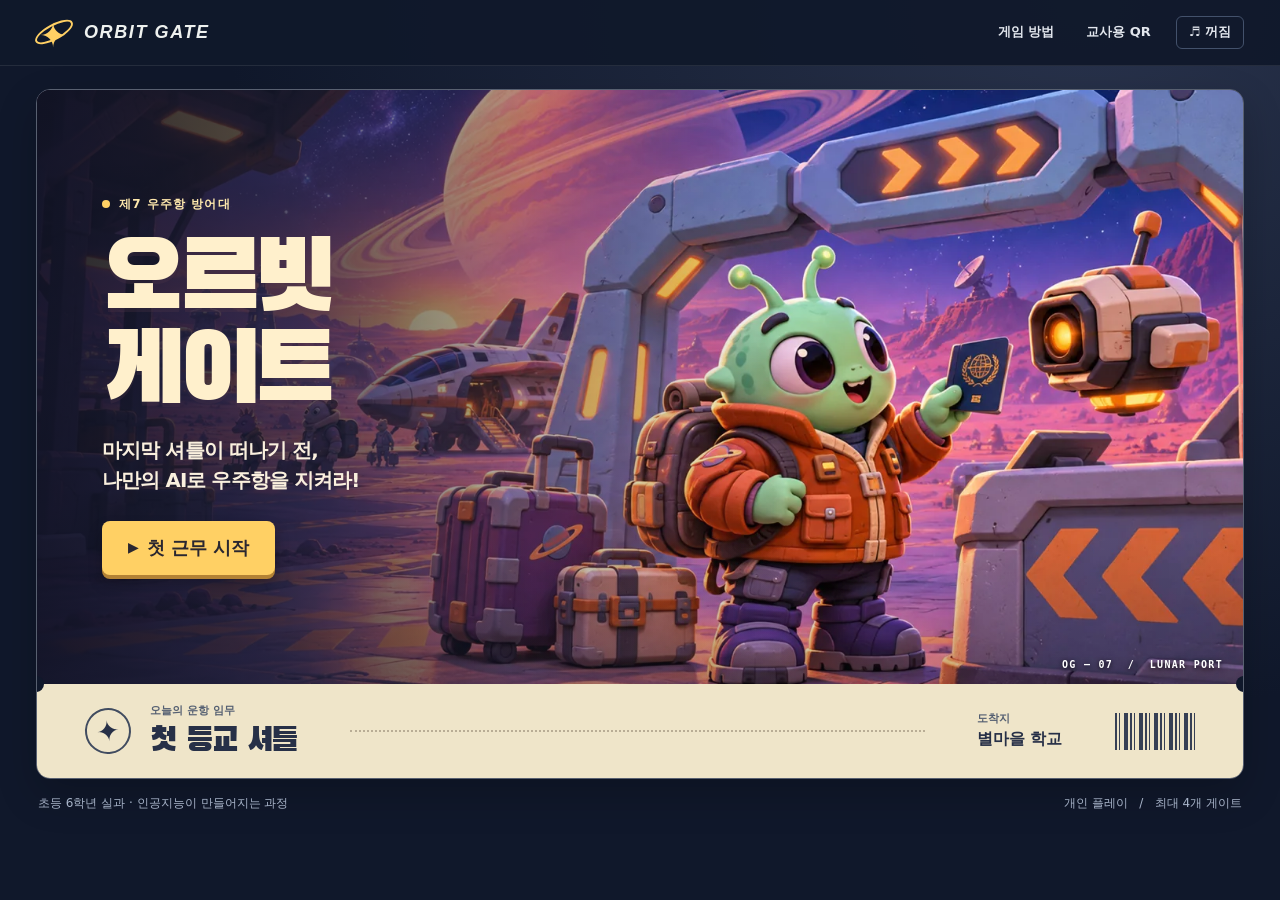
==== index.html @ 617de130 "Build Orbit Gate, a Korean sixth-grade AI defense game" ====
<!doctype html>
<html lang="ko"><head><meta charset="utf-8"><meta name="viewport" content="width=device-width,initial-scale=1,viewport-fit=cover"><meta name="theme-color" content="#111b33"><meta name="description" content="외계인 우주항에서 통행증과 화물을 검사하고 직접 가르친 AI로 학교행 셔틀을 지키는 6학년 실과 게임."><title>오르빗 게이트 · 제7 우주항</title><link rel="icon" href="assets/face-0.webp"><link rel="stylesheet" href="style.css"><link rel="stylesheet" href="extra.css"><link rel="stylesheet" href="race.css"></head><body>
<header><div class="headin"><button class="wordmark" data-act="home" aria-label="오르빗 게이트 시작 화면"><span class="orbitMark" aria-hidden="true">✦</span><b>ORBIT GATE</b></button><nav><button data-act="help">게임 방법</button><button data-act="teacher">교사용 QR</button><button class="audio" data-act="sound" aria-label="효과음 켜기" aria-pressed="false">♬ <span>꺼짐</span></button></nav></div></header>
<main id="app"></main><dialog id="dialog"><div id="dialogBody"></div><button class="close" data-act="close" aria-label="닫기">×</button></dialog><div id="toast" role="status"></div>
<script src="vendor/three.min.js" defer></script><script src="model.js" defer></script><script src="world.js" defer></script><script src="game.js" defer></script><script src="runner.js" defer></script></body></html>
---- style.css ----
@font-face{font-family:OrbitDisplay;src:url('assets/heading.woff2') format('woff2');font-display:swap}
:root{color-scheme:dark;--night:#10182b;--panel:#19263e;--line:#35425b;--frost:#eef1ef;--muted:#b1bdd0;--gold:#ffd064;--mint:#89e2c2;--ink:#253145;--paper:#f4ecd4;--display:OrbitDisplay,'Arial Black','Malgun Gothic',sans-serif}
*{box-sizing:border-box}html{min-height:100%;background:var(--night)}body{margin:0;min-height:100vh;color:var(--frost);font:500 16px/1.55 system-ui,'Malgun Gothic',sans-serif;word-break:keep-all;overflow-wrap:anywhere;background:radial-gradient(ellipse at 85% 0,#29334c 0,transparent 56%),var(--night)}
button,.button,select{font:inherit}button,.button{border:0;cursor:pointer;color:inherit;background:transparent;font-weight:750;touch-action:manipulation}button:focus-visible,a:focus-visible,select:focus-visible,input:focus-visible{outline:3px solid #ffb844;outline-offset:3px}button:disabled{cursor:default;opacity:.42}button:not(:disabled):hover,.button:hover{filter:brightness(1.12)}button:not(:disabled):active,.button:active{transform:translateY(1px)}button,a,select,input{ -webkit-tap-highlight-color:transparent}a{color:var(--mint)}h1,h2,h3,p,figure{margin:0}h1,h2{font-family:var(--display);font-weight:400;letter-spacing:-.04em}h3{font-size:18px;letter-spacing:-.04em}small{font-size:12px}header{border-bottom:1px solid #ffffff16;background:#10182bed}.headin,.console,.cover,.homefoot{width:min(1376px,calc(100% - 72px));margin-inline:auto}.headin{height:65px;display:flex;align-items:center;justify-content:space-between}.wordmark{display:flex;align-items:center;gap:12px;letter-spacing:.1em;padding:0}.wordmark b{font-family:Arial,sans-serif;font-weight:900;font-size:18px;font-style:italic}.orbitMark{display:grid;place-items:center;width:36px;height:27px;font-size:33px;line-height:1;position:relative;color:var(--gold)}.orbitMark:before{content:"";position:absolute;width:38px;height:12px;border:2px solid var(--gold);border-radius:100%;transform:rotate(-28deg)}nav{display:flex;align-items:center;gap:18px}nav button{font-size:13px;color:#e2e6ed;padding:7px}.audio{border:1px solid #43516b;border-radius:6px;padding:5px 12px;min-width:66px}main{padding:23px 0 20px}.cover{border:1px solid #586070;border-radius:14px;overflow:hidden;box-shadow:0 16px 40px #0003}.hero{position:relative;isolation:isolate;min-height:420px;height:clamp(420px,66vh,730px);background:#494367 url('assets/port.webp') 50% 50% /cover no-repeat;display:flex;align-items:center}.hero:before{content:"";inset:0;position:absolute;z-index:-1;background:linear-gradient(90deg,#111426e8 0%,#161c32b8 21%,#20213c4c 41%,transparent 63%),linear-gradient(0deg,#1515283b,transparent 25%)}.heroCopy{padding:28px 5.4% 32px;position:relative}.portTag,.chip,.micro,.sceneHUD,.laneTag,.paperTitle,.paperFoot{font-size:12px;letter-spacing:.09em;font-weight:850}.portTag{color:#ffe9ad;display:flex;align-items:center;gap:9px}.portTag i,.sceneHUD i,.laneHead i{width:8px;height:8px;display:inline-block;background:var(--gold);border-radius:50%}.hero h1{font-size:clamp(76px,7.7vw,142px);line-height:.94;margin:23px 0 14px;color:#fff0cc;letter-spacing:-.065em;text-shadow:0 4px 0 #53364945}.heroCopy p{font-weight:650;color:#faf0de;font-size:clamp(16px,1.55vw,23px);line-height:1.52;letter-spacing:-.045em}.coverSerial{position:absolute;right:20px;bottom:13px;font:700 10px/1.3 monospace;letter-spacing:.13em;color:#fff;text-shadow:0 1px 5px #000}.primary,.secondary,.ghost,.pass,.hold,.button{border-radius:8px;padding:11px 18px;display:inline-flex;align-items:center;justify-content:center;gap:8px;text-decoration:none;min-height:43px}.primary{background:var(--gold);color:#2a2730;box-shadow:0 2px 0 #b47c36}.heroBtn{font-size:18px;margin-top:25px;padding:13px 26px;box-shadow:0 4px 0 #b38235,0 8px 14px #0004}.playTri{font-size:14px}.secondary{background:#2c3c56;border:1px solid #56637a;color:#f5f5f3}.ghost{color:#c7d4e4;border:1px solid #45556c}.pass{background:#8ae1bf;color:#173e34}.hold{background:#f8b18c;color:#4b2b2b}.boarding{display:flex;align-items:center;min-height:94px;color:#273047;background:#efe5c9;gap:19px;padding:16px 4%;position:relative}.boarding:before,.boarding:after{content:"";position:absolute;top:-8px;width:16px;height:16px;border-radius:50%;background:var(--night)}.boarding:before{left:-9px}.boarding:after{right:-9px}.ticketIcon{width:46px;height:46px;border:2px solid #414c60;transform:rotate(-8deg);border-radius:50%;display:grid;place-items:center}.ticketIcon span{font-size:28px}.boarding h2{font-size:clamp(22px,2.6vw,38px);line-height:1.12;margin-top:4px}.boarding small,.ticketEnd b{display:block}.boarding small{color:#556072;font-size:11px;font-weight:750}.boardingLine{flex:1;border-top:2px dotted #b9ad95;margin:0 3%}.ticketEnd{margin-right:3%}.barcode{width:80px;height:37px;background:repeating-linear-gradient(90deg,#374055 0 2px,transparent 2px 4px,#374055 4px 5px,transparent 5px 9px,#374055 9px 13px,transparent 13px 15px)}.homefoot{display:flex;justify-content:space-between;gap:10px;padding:15px 2px;color:#a8b4c9;font-size:12px}.console{max-width:1250px}.consoleTop,.split,.labTitle,.launchBar,.resultTop,.laneHead,.laneData{display:flex;align-items:center;justify-content:space-between;gap:15px}.consoleTop{margin-bottom:12px}.consoleTop h1{font-size:36px;line-height:1.18;margin-top:3px}.micro{color:#adc0d6;line-height:1.3;display:block}.xp{display:inline-flex;align-items:center;gap:7px;color:var(--gold);font-size:14px;white-space:nowrap}.xp b{font-size:22px}.tabs,.documentTabs,.bookFilter,.reflectTabs{display:flex;align-items:stretch;gap:5px}.tabs{border-bottom:1px solid #46536a;margin-bottom:16px}.tabs button{color:#b1bfd3;border-bottom:3px solid transparent;padding:9px 18px}.tabs .selected{border-color:var(--gold);color:var(--gold)}.tabs small{margin-left:3px}.workbench{display:grid;grid-template-columns:minmax(0,1.65fr) minmax(267px,.85fr);gap:15px;align-items:stretch}.visual{position:relative;min-height:330px;border:1px solid #59637b;border-radius:12px;overflow:hidden;background:#343f55;display:flex;flex-direction:column}.sceneHUD,.sceneControls{position:absolute;z-index:1;display:flex;justify-content:space-between;align-items:center;left:13px;right:13px;pointer-events:none}.sceneHUD{top:12px;letter-spacing:0;gap:5px}.sceneHUD span,.sceneHUD b,.sceneControls>span,.sceneControls button{background:#182337e8;border:1px solid #ffffff2b;color:#f7f3e7;border-radius:5px;padding:5px 9px}.sceneHUD span{display:flex;align-items:center;gap:7px}.sceneHUD i,.laneHead i{background:var(--mint);width:7px;height:7px}.sceneHUD b{color:#fff1c9}.sceneControls{bottom:61px}.sceneControls>span{font-size:10px;letter-spacing:.1em}.sceneControls button{pointer-events:auto;min-width:37px;margin-left:5px;font-size:18px;line-height:1.1}.speech{background:#24324a;color:#e6eef8;min-height:49px;padding:10px 16px;font-size:14px;display:flex;align-items:center;gap:10px}.speech span{font-weight:850;color:var(--gold)}#world{position:relative;flex:1;min-height:285px;cursor:grab;touch-action:pan-y;background-size:100% 100%;background-color:#b998aa}#world canvas{width:100%;height:100%;display:block;position:absolute;inset:0}#world.flat{background:linear-gradient(#716b9b,#e3b6aa 69%,#8b899b 70%);overflow:hidden}.backupActor{position:absolute;left:8%;height:83%;bottom:1%}.flatbox{position:absolute;right:12%;bottom:11%;background:#4c526c;border:8px solid #a89083;display:flex;width:29%;height:22%;align-items:center;justify-content:center}.flatbox img{max-width:45%;height:100%;object-fit:contain}.evidence{border:1px solid #40506a;background:#1b2840;border-radius:12px;padding:11px;display:flex;flex-direction:column}.documentTabs{margin-bottom:9px}.documentTabs button,.bookFilter button,.reflectTabs button{flex:1;border-radius:6px;padding:7px 8px;color:#b9c7db;font-size:14px}.documentTabs .chosen,.bookFilter .chosen,.reflectTabs .chosen{background:#3b4b63;color:#fff}.documentTabs button:not(.chosen){border:1px solid #40516b}#doc{flex:1;display:flex;align-items:stretch}.passport,.cargoPanel{border-radius:8px;padding:14px 18px;width:100%;color:#293449;background:repeating-linear-gradient(120deg,#fffc 0 1px,transparent 1px 13px),#f2ead3;display:flex;flex-direction:column}.paperTitle{display:flex;justify-content:space-between;align-items:center;border-bottom:1px solid #75808c66;padding-bottom:8px;letter-spacing:.1em}.paperTitle b{font-size:18px;line-height:1}.identity{display:flex;gap:17px;align-items:center;flex:1;padding:11px 0}.idPhoto,.reviewFaces figure{background:#ccd5cf;border-radius:5px}.idPhoto{width:clamp(75px,8vw,119px);aspect-ratio:1;border:3px solid #fff9;overflow:hidden}.idPhoto img{width:100%;height:100%;object-fit:contain}.identity strong,.identity small,.until small{display:block}.identity strong{font-size:24px;line-height:1.25;margin-bottom:7px}.identity small,.until small{font-size:11px;color:#596170;font-weight:700}.identity b{font-size:14px}.until{border-top:1px dashed #73808c8f;padding:7px 0}.until b{font:750 21px/1.4 ui-monospace,monospace;letter-spacing:-.04em}.paperFoot{display:flex;align-items:center;justify-content:space-between;font-size:9px;color:#536075;margin-top:auto}.paperFoot i{height:12px;width:61px;background:repeating-linear-gradient(90deg,#465366 0 1px,transparent 1px 3px,#465366 3px 6px,transparent 6px 8px)}.cargoPanel{background:#dbe1d8}.cargoPanel h3{margin-top:12px}.tray{display:grid;grid-template-columns:1fr 1fr;gap:7px;margin:9px 0;flex:1}.tray>div{text-align:center;background:#b5c3bd;border-radius:7px;box-shadow:inset 0 3px 6px #56645d30;display:flex;align-items:center;justify-content:center;flex-direction:column}.tray small{color:#3e514a;font-weight:800}.tray img{width:90%;height:91px;object-fit:contain}.catalog{font-size:13px;color:#293c45;background:#f2f5e9;border:1px solid #8a9c93;border-radius:6px;padding:6px}.decision{display:flex;align-items:center;justify-content:space-between;gap:14px;background:var(--panel);border:1px solid var(--line);border-radius:10px;margin-top:13px;padding:14px 17px}.prompt b,.prompt small,.verdict b,.verdict span{display:block}.prompt small,.verdict span{color:#c3cede;font-size:13px}.actions{display:flex;gap:8px;align-items:center;flex-wrap:wrap}.verdict.good b{color:var(--mint)}.verdict.oops b{color:#ffc191}.pagePaper,.labMain{padding:21px 24px 24px;border:1px solid var(--line);border-radius:12px;background:var(--panel)}.pagePaper h2,.labMain h2,dialog h2{font-size:clamp(23px,2.4vw,36px);line-height:1.16;margin:6px 0}.pagePaper>p,.labTitle p,.result p{font-size:14px;color:#bccadd}.bookFilter{margin:16px 0 8px;background:#102037;border-radius:8px;padding:4px;max-width:400px}.records,.reviewList{display:grid;gap:6px}.records>button,.reviewList>button{display:flex;align-items:center;gap:13px;background:#243650;border-radius:6px;text-align:left;padding:6px 13px}.records img,.reviewList img{width:46px;height:46px;background:#52617b;border-radius:6px}.records b,.records small,.reviewList b,.reviewList small{display:block}.records small,.reviewList small{color:var(--muted);font-size:12px}.records i,.reviewList i{margin-left:auto;font-size:13px;font-style:normal;color:var(--mint)}.emptyLab{margin-top:18px;padding:24px;text-align:center;border:1px dashed #586c84;border-radius:10px;background:#15243a}.robotEye{width:58px;height:43px;display:grid;place-items:center;margin:0 auto 12px;background:#384961;border:5px solid #8794a1;border-radius:14px;color:var(--gold);font-size:27px}.emptyLab p{margin:6px 0 14px;color:var(--muted)}.lanes{display:grid;grid-template-columns:repeat(2,minmax(0,1fr));gap:12px;margin-top:17px}.lane{overflow:hidden;background:#101f35;border:1px solid #445672;border-radius:9px}.laneHead,.laneData{padding:7px 11px;font-size:13px}.laneHead b{white-space:nowrap}.laneHead i{margin-right:3px}.laneHead select,.wires select{border:1px solid #5d708a;color:#eff3f7;background:#27374e;border-radius:5px;padding:4px 7px;font-size:12px}.remove{font-size:19px;padding:0 5px}.laneView{height:84px;position:relative;isolation:isolate;overflow:hidden;background:linear-gradient(#655d88,#eab5a3 68%,#aa8f99 69%)}.distant{position:absolute;inset:12% 0 25%;background:#9c899f;clip-path:polygon(0 85%,12% 42%,20% 77%,31% 30%,41% 79%,58% 46%,66% 60%,75% 7%,84% 57%,93% 21%,100% 57%,100% 100%,0 100%)}.laneRoad{position:absolute;left:0;right:0;height:29%;bottom:0;background:#686c83;border-top:5px solid #8d91a2}.tracks{position:absolute;bottom:6%;width:100%;height:3px;background:repeating-linear-gradient(90deg,transparent 0 17px,#d4a873 17px 36px)}.gateway{position:absolute;right:22%;bottom:10%;height:65%;width:10%;border:6px solid #b9bdc8;border-bottom:0;background:#574b6e33;box-shadow:2px -2px #656980}.gateway i{position:absolute;right:-2px;left:-2px;height:4px;top:50%;background:#ffd078;transform-origin:left;transition:transform .26s}.openGate .gateway i{transform:rotate(-73deg)}.holdGate .gateway i{background:#ff9678}.laneTag{position:absolute;top:5px;left:8px;color:#fff;font-size:9px;text-shadow:0 1px 4px #000}.traveller{position:absolute;bottom:9%;height:73%;width:20%;left:12%;z-index:1}.traveller img{height:100%;width:100%;object-fit:contain}.passing{animation:passing .94s ease-in-out both}.holding{animation:holding .94s ease-in-out both}@keyframes passing{0%{left:8%}56%{left:55%}100%{left:86%}}@keyframes holding{0%{left:8%}56%{left:55%}100%{left:50%;transform:translateY(7%)}}.laneData{color:#c7d0e0;gap:4px;min-height:34px}.laneScore{color:var(--gold);white-space:nowrap}.charge{height:3px;background:#2c3d53}.charge i{display:block;height:100%;width:0;background:var(--mint);transition:width .3s}.launchBar{margin:14px 0 0}.launchBar small{color:var(--muted);margin-left:5px}.result{margin-top:20px;border-top:1px solid #55677e;padding-top:17px}.resultTop>b{font-size:31px;color:var(--gold)}.resultTop>b small{font-size:14px;color:var(--muted)}.scoreTable{overflow-x:auto}.scoreTable table{width:100%;font-size:13px;text-align:center;border-collapse:collapse;margin:7px 0}.scoreTable th,.scoreTable td{padding:5px;border-bottom:1px solid #394961}.scoreTable th{color:#bccbda}.result .actions{margin-top:10px}
---- extra.css ----
dialog{color:var(--frost);border:1px solid #66738e;background:#1b2940;border-radius:15px;width:min(580px,calc(100% - 28px));max-height:88dvh;overflow:auto;padding:28px;box-shadow:0 24px 110px #0008}dialog::backdrop{background:#0a1022b8;backdrop-filter:blur(3px)}dialog .close{position:absolute;right:11px;top:8px;font-size:28px;line-height:1;width:35px;height:35px;color:#c6d0df}dialog h2{margin:8px 22px 14px 0}dialog p{font-size:15px;color:#d3dce9;margin:8px 0 14px}dialog h3{margin:14px 0 5px}.chip{color:var(--gold);font-size:11px}.steps{padding-left:23px;margin:14px 0 19px}.steps li{padding-left:5px;font-size:14px;margin-bottom:12px;color:#c7d3e3}.steps b{display:block;color:white}.note,.radioHint{background:#2a3b50;border-left:3px solid var(--mint);border-radius:3px;padding:12px 14px;color:#e1edf0;margin:13px 0 19px;font-size:14px}.guideItems,.safeItems,.reviewFaces{display:grid;gap:9px;text-align:center}.guideItems{grid-template-columns:1fr 1fr}.guideItems figure,.safeItems>div,.reviewFaces figure{background:#e1decf;color:#263047;border-radius:9px;padding:7px}.guideItems img{height:100px;width:100%;object-fit:contain}.guideItems small{font-size:11px}.guideItems figcaption{font-weight:800}.safeItems,.reviewFaces{grid-template-columns:repeat(4,1fr);margin:10px 0 16px}.safeItems img,.reviewFaces img{display:block;width:100%;height:66px;object-fit:contain}.reviewFaces figcaption{font-size:12px}.qrpair{display:flex;align-items:center;gap:15px}.qrpair img{width:clamp(105px,23vw,175px);height:auto;border-radius:5px}.qrpair a{font-size:12px;overflow-wrap:anywhere}.checks{display:grid;grid-template-columns:1fr 1fr;gap:8px}.checks label,.wires label{background:#2c3d54;border-radius:6px;padding:8px 10px;font-size:14px}.checks input{accent-color:var(--mint)}.wires{display:grid;gap:7px;margin:10px 0 17px}.wires label{display:flex;align-items:center;justify-content:space-between;gap:5px}.wires i{font-style:normal;color:var(--gold)}.wires select{font-size:14px}.reflectTabs{margin-bottom:13px;background:#122033;border-radius:7px}.choices{display:grid;gap:8px}.choices button{text-align:left;justify-content:flex-start}.reviewList{max-height:49vh;overflow:auto}.reviewList>button{min-height:55px}#toast{position:fixed;bottom:16px;left:50%;transform:translate(-50%,16px);background:#e4f4ec;color:#173d34;border:1px solid #6ec8a6;font-weight:750;font-size:14px;text-align:center;max-width:90vw;width:max-content;padding:10px 19px;border-radius:8px;opacity:0;pointer-events:none;transition:.16s;z-index:20}#toast.on{opacity:1;transform:translate(-50%,0)}
@media(min-width:1600px){.hero{height:660px}#world{min-height:400px}}
@media(min-width:761px) and (max-height:710px){.headin{height:50px}main{padding-top:12px}.consoleTop{margin-bottom:5px}.tabs{margin-bottom:9px}.consoleTop h1{font-size:30px}.visual{min-height:305px}#world{min-height:238px}.hero{height:62vh;min-height:355px}.hero h1{font-size:80px;margin:16px 0 8px}.heroBtn{margin-top:15px}.boarding{min-height:75px;padding-block:12px}.sceneControls{bottom:55px}}
@media(max-width:900px){.headin,.console,.cover,.homefoot{width:calc(100% - 32px)}.workbench{grid-template-columns:minmax(0,1.4fr) minmax(245px,.9fr)}.actions .ghost{padding-inline:10px}.decision{flex-wrap:wrap}.passport,.cargoPanel{padding:12px}.ticketEnd{margin-right:0}.labMain,.pagePaper{padding:16px}}
@media(max-width:660px){.headin,.console,.cover,.homefoot{width:calc(100% - 20px)}.headin{height:52px}.wordmark{gap:7px}.wordmark b{font-size:14px}.orbitMark{width:28px;font-size:25px}.orbitMark:before{width:29px;height:10px}nav{gap:2px}nav button{padding:5px;font-size:11px}.audio{min-width:44px;padding:4px}.hero{height:66dvh;min-height:420px;max-height:630px;align-items:flex-end;background-position:64% center}.hero:before{background:linear-gradient(0deg,#12192df5 0%,#171b317f 28%,transparent 65%),linear-gradient(90deg,#14192a52,transparent 90%)}.heroCopy{padding:20px 6% 25px}.hero h1{font-size:clamp(60px,14vw,88px);line-height:.95;margin:12px 0 8px}.heroCopy p{font-size:15px}.heroBtn{font-size:15px;margin-top:13px;padding:9px 16px}.coverSerial{font-size:8px;right:8px;bottom:6px}.boarding{min-height:72px;padding:11px 14px;gap:9px}.ticketIcon{width:32px;height:32px}.ticketIcon span{font-size:19px}.ticketEnd b{font-size:12px}.barcode{display:none}.homefoot{font-size:10px;flex-wrap:wrap}main{padding-top:12px}.consoleTop h1{font-size:29px}.tabs{margin-bottom:9px}.tabs button{padding:8px 10px;font-size:14px}.workbench{grid-template-columns:1fr;gap:8px}.visual{min-height:236px}#world{height:210px;min-height:205px}.speech{min-height:35px;padding:5px 11px;font-size:12px}.sceneControls{bottom:43px}.sceneHUD{top:6px;left:6px;right:6px;font-size:10px}.evidence{padding:7px}.documentTabs{margin-bottom:5px}.passport{display:grid;grid-template-columns:1fr 1fr;gap:3px 9px}.paperTitle,.paperFoot{grid-column:1/-1}.paperTitle{padding-bottom:4px}.identity{gap:6px;padding:4px 0}.idPhoto{width:52px}.identity strong{font-size:17px;margin:0}.identity small{font-size:9px}.identity b{font-size:11px}.until{align-self:center;border:0}.until b{font-size:16px}.paperFoot i{height:7px}.cargoPanel .tray{margin:3px 0}.tray>div{flex-direction:row}.tray img{height:56px;width:60%}.cargoPanel h3{margin-top:3px;font-size:14px}.decision,.labTitle,.resultTop{align-items:flex-start}.decision{margin-top:8px;padding:10px;gap:8px}.decision .actions{gap:5px}.decision .actions button{min-height:36px;padding:6px 11px;font-size:13px}.decision .prompt small{font-size:11px}.lanes{grid-template-columns:1fr}.labTitle .secondary,.launchBar button{font-size:12px;padding:8px 11px}.qrpair{align-items:flex-start}.labTitle{flex-wrap:wrap}.labTitle p{font-size:12px}.result .actions button{font-size:13px;padding:7px 10px}.pagePaper,.labMain{padding:12px}.guideItems img{height:75px}dialog{padding:20px}.safeItems,.reviewFaces{gap:4px}.safeItems small,.reviewFaces figcaption{font-size:10px}.reviewFaces img{height:50px}.boardingLine{margin-inline:2px}.homefoot span:last-child{display:none}}
@media(prefers-reduced-motion:reduce){*,*:before,*:after{animation-duration:.001ms!important;transition-duration:.001ms!important;scroll-behavior:auto!important}}
---- race.css ----
.runIntro,.race{border:1px solid #465471;border-radius:12px;background:#1b2b43;padding:22px}.runIntro{min-height:280px;display:flex;align-items:center;justify-content:space-between;gap:20px;background:radial-gradient(ellipse at 85% 60%,#524862,transparent 60%),#1b2941}.runIntro h2,.race h2{font-size:clamp(29px,4vw,49px);margin:.14em 0;line-height:1.2}.runIntro p{max-width:540px;color:#cfd8e3;margin:13px 0 21px}.introCargo{display:flex;width:34%;align-items:center;justify-content:center}.introCargo img{width:58%;filter:drop-shadow(5px 10px 8px #0004)}.introCargo img+img{transform:translate(-8%,20%)}.race{max-width:980px;margin:auto;text-align:center}.race>.split{text-align:left}.race .secondary{min-height:37px;padding:7px 12px}.race h2{font-size:28px}#runStatus{text-align:left;color:var(--gold);font-size:14px;font-weight:800;margin:5px 0}#runCanvas{width:100%;aspect-ratio:2.2;display:block;border:1px solid #64708b;border-radius:8px;background:#8f81a8}.rails{display:flex;gap:8px;margin:9px auto}.rails button{flex:1}.rails .chosen{background:var(--gold);color:var(--ink)}.race>small{color:var(--muted)}.runMedal{color:var(--gold);font-size:55px;text-align:center}@media(max-width:660px){.runIntro,.race{padding:12px}.introCargo{display:none}.tabs{gap:0}.tabs button{padding:8px 7px;font-size:13px}.rails button{font-size:12px}.sceneControls button{padding:4px 9px}}
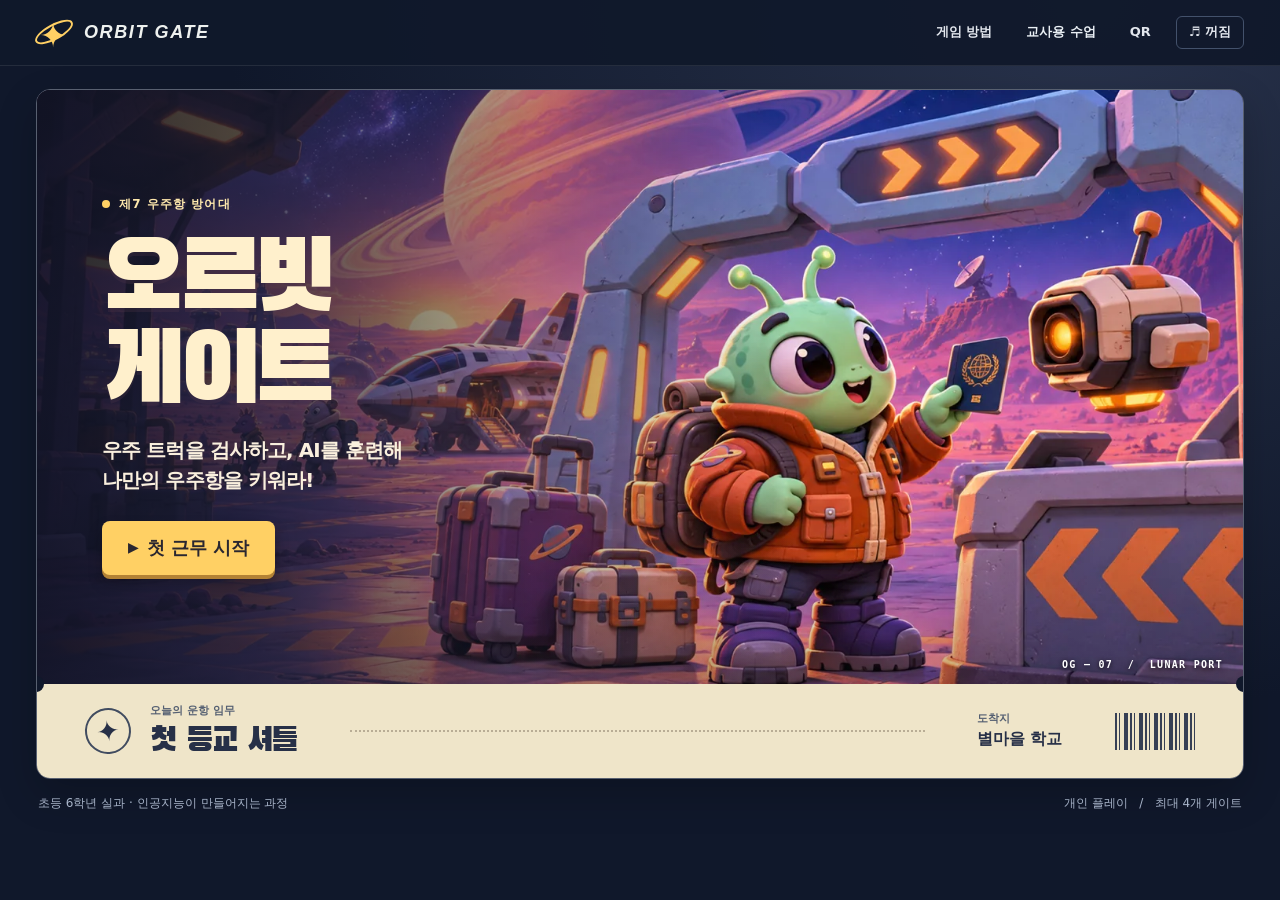
==== commit 1c72f2ab: "Build a free-roaming Rust spaceport patrol and classroom briefing" ====
--- a/index.html
+++ b/index.html
@@ -1,8 +1,59 @@
 <!doctype html>
-<html lang="ko"><head><meta charset="utf-8"><meta name="viewport" content="width=device-width,initial-scale=1,viewport-fit=cover"><meta name="theme-color" content="#111b33"><meta name="description" content="외계인 우주항에서 통행증과 화물을 검사하고 직접 가르친 AI로 학교행 셔틀을 지키는 6학년 실과 게임."><title>오르빗 게이트 · 제7 우주항</title><link rel="icon" href="assets/face-0.webp"><link rel="stylesheet" href="style.css"><link rel="stylesheet" href="extra.css"><link rel="stylesheet" href="race.css"></head><body>
-<header><div class="headin"><button class="wordmark" data-act="home" aria-label="오르빗 게이트 시작 화면"><span class="orbitMark" aria-hidden="true">✦</span><b>ORBIT GATE</b></button><nav><button data-act="help">게임 방법</button><button data-act="teacher">교사용 QR</button><button class="audio" data-act="sound" aria-label="효과음 켜기" aria-pressed="false">♬ <span>꺼짐</span></button></nav></div></header>
-<main id="app"></main><dialog id="dialog"><div id="dialogBody"></div><button class="close" data-act="close" aria-label="닫기">×</button></dialog><div id="toast" role="status"></div>
-<script src="vendor/three.min.js" defer></script><script src="model.js" defer></script><script src="world.js" defer></script><script src="game.js" defer></script><script src="runner.js" defer></script></body></html>
-
-
-
+<html lang="ko">
+  <head>
+    <meta charset="utf-8" />
+    <meta
+      name="viewport"
+      content="width=device-width,initial-scale=1,viewport-fit=cover"
+    />
+    <meta name="theme-color" content="#111b33" />
+    <meta
+      name="description"
+      content="외계인 우주항에서 통행증과 화물을 검사하고 직접 가르친 AI로 학교행 셔틀을 지키는 6학년 실과 게임."
+    />
+    <title>오르빗 게이트 · 제7 우주항</title>
+    <link rel="icon" href="assets/face-0.webp" />
+    <link rel="stylesheet" href="style.css" />
+    <link rel="stylesheet" href="extra.css" />
+    <link rel="stylesheet" href="race.css" />
+    <link rel="stylesheet" href="patrol.css?v=12" />
+  </head>
+  <body>
+    <header>
+      <div class="headin">
+        <button
+          class="wordmark"
+          data-act="home"
+          aria-label="오르빗 게이트 시작 화면"
+        >
+          <span class="orbitMark" aria-hidden="true">✦</span><b>ORBIT GATE</b>
+        </button>
+        <nav>
+          <button data-act="help">게임 방법</button
+          ><a href="teacher.html" class="teachNav">교사용 수업</a
+          ><button data-act="teacher">QR</button
+          ><button
+            class="audio"
+            data-act="sound"
+            aria-label="효과음 켜기"
+            aria-pressed="false"
+          >
+            ♬ <span>꺼짐</span>
+          </button>
+        </nav>
+      </div>
+    </header>
+    <main id="app"></main>
+    <dialog id="dialog">
+      <div id="dialogBody"></div>
+      <button class="close" data-act="close" aria-label="닫기">×</button>
+    </dialog>
+    <div id="toast" role="status"></div>
+    <script src="lesson.js?v=12" defer></script>
+    <script src="model.js?v=12" defer></script>
+    <script src="world.js?v=12" defer></script>
+    <script src="report.js?v=12" defer></script>
+    <script src="game.js?v=12" defer></script>
+    <script src="runner.js" defer></script>
+  </body>
+</html>
--- a/style.css
+++ b/style.css
@@ -1,5 +1,1086 @@
-@font-face{font-family:OrbitDisplay;src:url('assets/heading.woff2') format('woff2');font-display:swap}
-:root{color-scheme:dark;--night:#10182b;--panel:#19263e;--line:#35425b;--frost:#eef1ef;--muted:#b1bdd0;--gold:#ffd064;--mint:#89e2c2;--ink:#253145;--paper:#f4ecd4;--display:OrbitDisplay,'Arial Black','Malgun Gothic',sans-serif}
-*{box-sizing:border-box}html{min-height:100%;background:var(--night)}body{margin:0;min-height:100vh;color:var(--frost);font:500 16px/1.55 system-ui,'Malgun Gothic',sans-serif;word-break:keep-all;overflow-wrap:anywhere;background:radial-gradient(ellipse at 85% 0,#29334c 0,transparent 56%),var(--night)}
-button,.button,select{font:inherit}button,.button{border:0;cursor:pointer;color:inherit;background:transparent;font-weight:750;touch-action:manipulation}button:focus-visible,a:focus-visible,select:focus-visible,input:focus-visible{outline:3px solid #ffb844;outline-offset:3px}button:disabled{cursor:default;opacity:.42}button:not(:disabled):hover,.button:hover{filter:brightness(1.12)}button:not(:disabled):active,.button:active{transform:translateY(1px)}button,a,select,input{ -webkit-tap-highlight-color:transparent}a{color:var(--mint)}h1,h2,h3,p,figure{margin:0}h1,h2{font-family:var(--display);font-weight:400;letter-spacing:-.04em}h3{font-size:18px;letter-spacing:-.04em}small{font-size:12px}header{border-bottom:1px solid #ffffff16;background:#10182bed}.headin,.console,.cover,.homefoot{width:min(1376px,calc(100% - 72px));margin-inline:auto}.headin{height:65px;display:flex;align-items:center;justify-content:space-between}.wordmark{display:flex;align-items:center;gap:12px;letter-spacing:.1em;padding:0}.wordmark b{font-family:Arial,sans-serif;font-weight:900;font-size:18px;font-style:italic}.orbitMark{display:grid;place-items:center;width:36px;height:27px;font-size:33px;line-height:1;position:relative;color:var(--gold)}.orbitMark:before{content:"";position:absolute;width:38px;height:12px;border:2px solid var(--gold);border-radius:100%;transform:rotate(-28deg)}nav{display:flex;align-items:center;gap:18px}nav button{font-size:13px;color:#e2e6ed;padding:7px}.audio{border:1px solid #43516b;border-radius:6px;padding:5px 12px;min-width:66px}main{padding:23px 0 20px}.cover{border:1px solid #586070;border-radius:14px;overflow:hidden;box-shadow:0 16px 40px #0003}.hero{position:relative;isolation:isolate;min-height:420px;height:clamp(420px,66vh,730px);background:#494367 url('assets/port.webp') 50% 50% /cover no-repeat;display:flex;align-items:center}.hero:before{content:"";inset:0;position:absolute;z-index:-1;background:linear-gradient(90deg,#111426e8 0%,#161c32b8 21%,#20213c4c 41%,transparent 63%),linear-gradient(0deg,#1515283b,transparent 25%)}.heroCopy{padding:28px 5.4% 32px;position:relative}.portTag,.chip,.micro,.sceneHUD,.laneTag,.paperTitle,.paperFoot{font-size:12px;letter-spacing:.09em;font-weight:850}.portTag{color:#ffe9ad;display:flex;align-items:center;gap:9px}.portTag i,.sceneHUD i,.laneHead i{width:8px;height:8px;display:inline-block;background:var(--gold);border-radius:50%}.hero h1{font-size:clamp(76px,7.7vw,142px);line-height:.94;margin:23px 0 14px;color:#fff0cc;letter-spacing:-.065em;text-shadow:0 4px 0 #53364945}.heroCopy p{font-weight:650;color:#faf0de;font-size:clamp(16px,1.55vw,23px);line-height:1.52;letter-spacing:-.045em}.coverSerial{position:absolute;right:20px;bottom:13px;font:700 10px/1.3 monospace;letter-spacing:.13em;color:#fff;text-shadow:0 1px 5px #000}.primary,.secondary,.ghost,.pass,.hold,.button{border-radius:8px;padding:11px 18px;display:inline-flex;align-items:center;justify-content:center;gap:8px;text-decoration:none;min-height:43px}.primary{background:var(--gold);color:#2a2730;box-shadow:0 2px 0 #b47c36}.heroBtn{font-size:18px;margin-top:25px;padding:13px 26px;box-shadow:0 4px 0 #b38235,0 8px 14px #0004}.playTri{font-size:14px}.secondary{background:#2c3c56;border:1px solid #56637a;color:#f5f5f3}.ghost{color:#c7d4e4;border:1px solid #45556c}.pass{background:#8ae1bf;color:#173e34}.hold{background:#f8b18c;color:#4b2b2b}.boarding{display:flex;align-items:center;min-height:94px;color:#273047;background:#efe5c9;gap:19px;padding:16px 4%;position:relative}.boarding:before,.boarding:after{content:"";position:absolute;top:-8px;width:16px;height:16px;border-radius:50%;background:var(--night)}.boarding:before{left:-9px}.boarding:after{right:-9px}.ticketIcon{width:46px;height:46px;border:2px solid #414c60;transform:rotate(-8deg);border-radius:50%;display:grid;place-items:center}.ticketIcon span{font-size:28px}.boarding h2{font-size:clamp(22px,2.6vw,38px);line-height:1.12;margin-top:4px}.boarding small,.ticketEnd b{display:block}.boarding small{color:#556072;font-size:11px;font-weight:750}.boardingLine{flex:1;border-top:2px dotted #b9ad95;margin:0 3%}.ticketEnd{margin-right:3%}.barcode{width:80px;height:37px;background:repeating-linear-gradient(90deg,#374055 0 2px,transparent 2px 4px,#374055 4px 5px,transparent 5px 9px,#374055 9px 13px,transparent 13px 15px)}.homefoot{display:flex;justify-content:space-between;gap:10px;padding:15px 2px;color:#a8b4c9;font-size:12px}.console{max-width:1250px}.consoleTop,.split,.labTitle,.launchBar,.resultTop,.laneHead,.laneData{display:flex;align-items:center;justify-content:space-between;gap:15px}.consoleTop{margin-bottom:12px}.consoleTop h1{font-size:36px;line-height:1.18;margin-top:3px}.micro{color:#adc0d6;line-height:1.3;display:block}.xp{display:inline-flex;align-items:center;gap:7px;color:var(--gold);font-size:14px;white-space:nowrap}.xp b{font-size:22px}.tabs,.documentTabs,.bookFilter,.reflectTabs{display:flex;align-items:stretch;gap:5px}.tabs{border-bottom:1px solid #46536a;margin-bottom:16px}.tabs button{color:#b1bfd3;border-bottom:3px solid transparent;padding:9px 18px}.tabs .selected{border-color:var(--gold);color:var(--gold)}.tabs small{margin-left:3px}.workbench{display:grid;grid-template-columns:minmax(0,1.65fr) minmax(267px,.85fr);gap:15px;align-items:stretch}.visual{position:relative;min-height:330px;border:1px solid #59637b;border-radius:12px;overflow:hidden;background:#343f55;display:flex;flex-direction:column}.sceneHUD,.sceneControls{position:absolute;z-index:1;display:flex;justify-content:space-between;align-items:center;left:13px;right:13px;pointer-events:none}.sceneHUD{top:12px;letter-spacing:0;gap:5px}.sceneHUD span,.sceneHUD b,.sceneControls>span,.sceneControls button{background:#182337e8;border:1px solid #ffffff2b;color:#f7f3e7;border-radius:5px;padding:5px 9px}.sceneHUD span{display:flex;align-items:center;gap:7px}.sceneHUD i,.laneHead i{background:var(--mint);width:7px;height:7px}.sceneHUD b{color:#fff1c9}.sceneControls{bottom:61px}.sceneControls>span{font-size:10px;letter-spacing:.1em}.sceneControls button{pointer-events:auto;min-width:37px;margin-left:5px;font-size:18px;line-height:1.1}.speech{background:#24324a;color:#e6eef8;min-height:49px;padding:10px 16px;font-size:14px;display:flex;align-items:center;gap:10px}.speech span{font-weight:850;color:var(--gold)}#world{position:relative;flex:1;min-height:285px;cursor:grab;touch-action:pan-y;background-size:100% 100%;background-color:#b998aa}#world canvas{width:100%;height:100%;display:block;position:absolute;inset:0}#world.flat{background:linear-gradient(#716b9b,#e3b6aa 69%,#8b899b 70%);overflow:hidden}.backupActor{position:absolute;left:8%;height:83%;bottom:1%}.flatbox{position:absolute;right:12%;bottom:11%;background:#4c526c;border:8px solid #a89083;display:flex;width:29%;height:22%;align-items:center;justify-content:center}.flatbox img{max-width:45%;height:100%;object-fit:contain}.evidence{border:1px solid #40506a;background:#1b2840;border-radius:12px;padding:11px;display:flex;flex-direction:column}.documentTabs{margin-bottom:9px}.documentTabs button,.bookFilter button,.reflectTabs button{flex:1;border-radius:6px;padding:7px 8px;color:#b9c7db;font-size:14px}.documentTabs .chosen,.bookFilter .chosen,.reflectTabs .chosen{background:#3b4b63;color:#fff}.documentTabs button:not(.chosen){border:1px solid #40516b}#doc{flex:1;display:flex;align-items:stretch}.passport,.cargoPanel{border-radius:8px;padding:14px 18px;width:100%;color:#293449;background:repeating-linear-gradient(120deg,#fffc 0 1px,transparent 1px 13px),#f2ead3;display:flex;flex-direction:column}.paperTitle{display:flex;justify-content:space-between;align-items:center;border-bottom:1px solid #75808c66;padding-bottom:8px;letter-spacing:.1em}.paperTitle b{font-size:18px;line-height:1}.identity{display:flex;gap:17px;align-items:center;flex:1;padding:11px 0}.idPhoto,.reviewFaces figure{background:#ccd5cf;border-radius:5px}.idPhoto{width:clamp(75px,8vw,119px);aspect-ratio:1;border:3px solid #fff9;overflow:hidden}.idPhoto img{width:100%;height:100%;object-fit:contain}.identity strong,.identity small,.until small{display:block}.identity strong{font-size:24px;line-height:1.25;margin-bottom:7px}.identity small,.until small{font-size:11px;color:#596170;font-weight:700}.identity b{font-size:14px}.until{border-top:1px dashed #73808c8f;padding:7px 0}.until b{font:750 21px/1.4 ui-monospace,monospace;letter-spacing:-.04em}.paperFoot{display:flex;align-items:center;justify-content:space-between;font-size:9px;color:#536075;margin-top:auto}.paperFoot i{height:12px;width:61px;background:repeating-linear-gradient(90deg,#465366 0 1px,transparent 1px 3px,#465366 3px 6px,transparent 6px 8px)}.cargoPanel{background:#dbe1d8}.cargoPanel h3{margin-top:12px}.tray{display:grid;grid-template-columns:1fr 1fr;gap:7px;margin:9px 0;flex:1}.tray>div{text-align:center;background:#b5c3bd;border-radius:7px;box-shadow:inset 0 3px 6px #56645d30;display:flex;align-items:center;justify-content:center;flex-direction:column}.tray small{color:#3e514a;font-weight:800}.tray img{width:90%;height:91px;object-fit:contain}.catalog{font-size:13px;color:#293c45;background:#f2f5e9;border:1px solid #8a9c93;border-radius:6px;padding:6px}.decision{display:flex;align-items:center;justify-content:space-between;gap:14px;background:var(--panel);border:1px solid var(--line);border-radius:10px;margin-top:13px;padding:14px 17px}.prompt b,.prompt small,.verdict b,.verdict span{display:block}.prompt small,.verdict span{color:#c3cede;font-size:13px}.actions{display:flex;gap:8px;align-items:center;flex-wrap:wrap}.verdict.good b{color:var(--mint)}.verdict.oops b{color:#ffc191}.pagePaper,.labMain{padding:21px 24px 24px;border:1px solid var(--line);border-radius:12px;background:var(--panel)}.pagePaper h2,.labMain h2,dialog h2{font-size:clamp(23px,2.4vw,36px);line-height:1.16;margin:6px 0}.pagePaper>p,.labTitle p,.result p{font-size:14px;color:#bccadd}.bookFilter{margin:16px 0 8px;background:#102037;border-radius:8px;padding:4px;max-width:400px}.records,.reviewList{display:grid;gap:6px}.records>button,.reviewList>button{display:flex;align-items:center;gap:13px;background:#243650;border-radius:6px;text-align:left;padding:6px 13px}.records img,.reviewList img{width:46px;height:46px;background:#52617b;border-radius:6px}.records b,.records small,.reviewList b,.reviewList small{display:block}.records small,.reviewList small{color:var(--muted);font-size:12px}.records i,.reviewList i{margin-left:auto;font-size:13px;font-style:normal;color:var(--mint)}.emptyLab{margin-top:18px;padding:24px;text-align:center;border:1px dashed #586c84;border-radius:10px;background:#15243a}.robotEye{width:58px;height:43px;display:grid;place-items:center;margin:0 auto 12px;background:#384961;border:5px solid #8794a1;border-radius:14px;color:var(--gold);font-size:27px}.emptyLab p{margin:6px 0 14px;color:var(--muted)}.lanes{display:grid;grid-template-columns:repeat(2,minmax(0,1fr));gap:12px;margin-top:17px}.lane{overflow:hidden;background:#101f35;border:1px solid #445672;border-radius:9px}.laneHead,.laneData{padding:7px 11px;font-size:13px}.laneHead b{white-space:nowrap}.laneHead i{margin-right:3px}.laneHead select,.wires select{border:1px solid #5d708a;color:#eff3f7;background:#27374e;border-radius:5px;padding:4px 7px;font-size:12px}.remove{font-size:19px;padding:0 5px}.laneView{height:84px;position:relative;isolation:isolate;overflow:hidden;background:linear-gradient(#655d88,#eab5a3 68%,#aa8f99 69%)}.distant{position:absolute;inset:12% 0 25%;background:#9c899f;clip-path:polygon(0 85%,12% 42%,20% 77%,31% 30%,41% 79%,58% 46%,66% 60%,75% 7%,84% 57%,93% 21%,100% 57%,100% 100%,0 100%)}.laneRoad{position:absolute;left:0;right:0;height:29%;bottom:0;background:#686c83;border-top:5px solid #8d91a2}.tracks{position:absolute;bottom:6%;width:100%;height:3px;background:repeating-linear-gradient(90deg,transparent 0 17px,#d4a873 17px 36px)}.gateway{position:absolute;right:22%;bottom:10%;height:65%;width:10%;border:6px solid #b9bdc8;border-bottom:0;background:#574b6e33;box-shadow:2px -2px #656980}.gateway i{position:absolute;right:-2px;left:-2px;height:4px;top:50%;background:#ffd078;transform-origin:left;transition:transform .26s}.openGate .gateway i{transform:rotate(-73deg)}.holdGate .gateway i{background:#ff9678}.laneTag{position:absolute;top:5px;left:8px;color:#fff;font-size:9px;text-shadow:0 1px 4px #000}.traveller{position:absolute;bottom:9%;height:73%;width:20%;left:12%;z-index:1}.traveller img{height:100%;width:100%;object-fit:contain}.passing{animation:passing .94s ease-in-out both}.holding{animation:holding .94s ease-in-out both}@keyframes passing{0%{left:8%}56%{left:55%}100%{left:86%}}@keyframes holding{0%{left:8%}56%{left:55%}100%{left:50%;transform:translateY(7%)}}.laneData{color:#c7d0e0;gap:4px;min-height:34px}.laneScore{color:var(--gold);white-space:nowrap}.charge{height:3px;background:#2c3d53}.charge i{display:block;height:100%;width:0;background:var(--mint);transition:width .3s}.launchBar{margin:14px 0 0}.launchBar small{color:var(--muted);margin-left:5px}.result{margin-top:20px;border-top:1px solid #55677e;padding-top:17px}.resultTop>b{font-size:31px;color:var(--gold)}.resultTop>b small{font-size:14px;color:var(--muted)}.scoreTable{overflow-x:auto}.scoreTable table{width:100%;font-size:13px;text-align:center;border-collapse:collapse;margin:7px 0}.scoreTable th,.scoreTable td{padding:5px;border-bottom:1px solid #394961}.scoreTable th{color:#bccbda}.result .actions{margin-top:10px}
-
+@font-face {
+  font-family: OrbitDisplay;
+  src: url("assets/heading.woff2") format("woff2");
+  font-display: swap;
+}
+:root {
+  color-scheme: dark;
+  --night: #10182b;
+  --panel: #19263e;
+  --line: #35425b;
+  --frost: #eef1ef;
+  --muted: #b1bdd0;
+  --gold: #ffd064;
+  --mint: #89e2c2;
+  --ink: #253145;
+  --paper: #f4ecd4;
+  --display: OrbitDisplay, "Arial Black", "Malgun Gothic", sans-serif;
+}
+* {
+  box-sizing: border-box;
+}
+html {
+  min-height: 100%;
+  background: var(--night);
+}
+body {
+  margin: 0;
+  min-height: 100vh;
+  color: var(--frost);
+  font:
+    500 16px/1.55 system-ui,
+    "Malgun Gothic",
+    sans-serif;
+  word-break: keep-all;
+  overflow-wrap: anywhere;
+  background:
+    radial-gradient(ellipse at 85% 0, #29334c 0, transparent 56%), var(--night);
+}
+button,
+.button,
+select {
+  font: inherit;
+}
+button,
+.button {
+  border: 0;
+  cursor: pointer;
+  color: inherit;
+  background: transparent;
+  font-weight: 750;
+  touch-action: manipulation;
+}
+button:focus-visible,
+a:focus-visible,
+select:focus-visible,
+input:focus-visible {
+  outline: 3px solid #ffb844;
+  outline-offset: 3px;
+}
+button:disabled {
+  cursor: default;
+  opacity: 0.42;
+}
+button:not(:disabled):hover,
+.button:hover {
+  filter: brightness(1.12);
+}
+button:not(:disabled):active,
+.button:active {
+  transform: translateY(1px);
+}
+button,
+a,
+select,
+input {
+  -webkit-tap-highlight-color: transparent;
+}
+a {
+  color: var(--mint);
+}
+h1,
+h2,
+h3,
+p,
+figure {
+  margin: 0;
+}
+h1,
+h2 {
+  font-family: var(--display);
+  font-weight: 400;
+  letter-spacing: -0.04em;
+}
+h3 {
+  font-size: 18px;
+  letter-spacing: -0.04em;
+}
+small {
+  font-size: 12px;
+}
+header {
+  border-bottom: 1px solid #ffffff16;
+  background: #10182bed;
+}
+.headin,
+.console,
+.cover,
+.homefoot {
+  width: min(1376px, calc(100% - 72px));
+  margin-inline: auto;
+}
+.headin {
+  height: 65px;
+  display: flex;
+  align-items: center;
+  justify-content: space-between;
+}
+.wordmark {
+  display: flex;
+  align-items: center;
+  gap: 12px;
+  letter-spacing: 0.1em;
+  padding: 0;
+}
+.wordmark b {
+  font-family: Arial, sans-serif;
+  font-weight: 900;
+  font-size: 18px;
+  font-style: italic;
+}
+.orbitMark {
+  display: grid;
+  place-items: center;
+  width: 36px;
+  height: 27px;
+  font-size: 33px;
+  line-height: 1;
+  position: relative;
+  color: var(--gold);
+}
+.orbitMark:before {
+  content: "";
+  position: absolute;
+  width: 38px;
+  height: 12px;
+  border: 2px solid var(--gold);
+  border-radius: 100%;
+  transform: rotate(-28deg);
+}
+nav {
+  display: flex;
+  align-items: center;
+  gap: 18px;
+}
+nav button {
+  font-size: 13px;
+  color: #e2e6ed;
+  padding: 7px;
+}
+.audio {
+  border: 1px solid #43516b;
+  border-radius: 6px;
+  padding: 5px 12px;
+  min-width: 66px;
+}
+main {
+  padding: 23px 0 20px;
+}
+.cover {
+  border: 1px solid #586070;
+  border-radius: 14px;
+  overflow: hidden;
+  box-shadow: 0 16px 40px #0003;
+}
+.hero {
+  position: relative;
+  isolation: isolate;
+  min-height: 420px;
+  height: clamp(420px, 66vh, 730px);
+  background: #494367 url("assets/port.webp") 50% 50% / cover no-repeat;
+  display: flex;
+  align-items: center;
+}
+.hero:before {
+  content: "";
+  inset: 0;
+  position: absolute;
+  z-index: -1;
+  background:
+    linear-gradient(
+      90deg,
+      #111426e8 0%,
+      #161c32b8 21%,
+      #20213c4c 41%,
+      transparent 63%
+    ),
+    linear-gradient(0deg, #1515283b, transparent 25%);
+}
+.heroCopy {
+  padding: 28px 5.4% 32px;
+  position: relative;
+}
+.portTag,
+.chip,
+.micro,
+.sceneHUD,
+.laneTag,
+.paperTitle,
+.paperFoot {
+  font-size: 12px;
+  letter-spacing: 0.09em;
+  font-weight: 850;
+}
+.portTag {
+  color: #ffe9ad;
+  display: flex;
+  align-items: center;
+  gap: 9px;
+}
+.portTag i,
+.sceneHUD i,
+.laneHead i {
+  width: 8px;
+  height: 8px;
+  display: inline-block;
+  background: var(--gold);
+  border-radius: 50%;
+}
+.hero h1 {
+  font-size: clamp(76px, 7.7vw, 142px);
+  line-height: 0.94;
+  margin: 23px 0 14px;
+  color: #fff0cc;
+  letter-spacing: -0.065em;
+  text-shadow: 0 4px 0 #53364945;
+}
+.heroCopy p {
+  font-weight: 650;
+  color: #faf0de;
+  font-size: clamp(16px, 1.55vw, 23px);
+  line-height: 1.52;
+  letter-spacing: -0.045em;
+}
+.coverSerial {
+  position: absolute;
+  right: 20px;
+  bottom: 13px;
+  font: 700 10px/1.3 monospace;
+  letter-spacing: 0.13em;
+  color: #fff;
+  text-shadow: 0 1px 5px #000;
+}
+.primary,
+.secondary,
+.ghost,
+.pass,
+.hold,
+.button {
+  border-radius: 8px;
+  padding: 11px 18px;
+  display: inline-flex;
+  align-items: center;
+  justify-content: center;
+  gap: 8px;
+  text-decoration: none;
+  min-height: 43px;
+}
+.primary {
+  background: var(--gold);
+  color: #2a2730;
+  box-shadow: 0 2px 0 #b47c36;
+}
+.heroBtn {
+  font-size: 18px;
+  margin-top: 25px;
+  padding: 13px 26px;
+  box-shadow:
+    0 4px 0 #b38235,
+    0 8px 14px #0004;
+}
+.playTri {
+  font-size: 14px;
+}
+.secondary {
+  background: #2c3c56;
+  border: 1px solid #56637a;
+  color: #f5f5f3;
+}
+.ghost {
+  color: #c7d4e4;
+  border: 1px solid #45556c;
+}
+.pass {
+  background: #8ae1bf;
+  color: #173e34;
+}
+.hold {
+  background: #f8b18c;
+  color: #4b2b2b;
+}
+.boarding {
+  display: flex;
+  align-items: center;
+  min-height: 94px;
+  color: #273047;
+  background: #efe5c9;
+  gap: 19px;
+  padding: 16px 4%;
+  position: relative;
+}
+.boarding:before,
+.boarding:after {
+  content: "";
+  position: absolute;
+  top: -8px;
+  width: 16px;
+  height: 16px;
+  border-radius: 50%;
+  background: var(--night);
+}
+.boarding:before {
+  left: -9px;
+}
+.boarding:after {
+  right: -9px;
+}
+.ticketIcon {
+  width: 46px;
+  height: 46px;
+  border: 2px solid #414c60;
+  transform: rotate(-8deg);
+  border-radius: 50%;
+  display: grid;
+  place-items: center;
+}
+.ticketIcon span {
+  font-size: 28px;
+}
+.boarding h2 {
+  font-size: clamp(22px, 2.6vw, 38px);
+  line-height: 1.12;
+  margin-top: 4px;
+}
+.boarding small,
+.ticketEnd b {
+  display: block;
+}
+.boarding small {
+  color: #556072;
+  font-size: 11px;
+  font-weight: 750;
+}
+.boardingLine {
+  flex: 1;
+  border-top: 2px dotted #b9ad95;
+  margin: 0 3%;
+}
+.ticketEnd {
+  margin-right: 3%;
+}
+.barcode {
+  width: 80px;
+  height: 37px;
+  background: repeating-linear-gradient(
+    90deg,
+    #374055 0 2px,
+    transparent 2px 4px,
+    #374055 4px 5px,
+    transparent 5px 9px,
+    #374055 9px 13px,
+    transparent 13px 15px
+  );
+}
+.homefoot {
+  display: flex;
+  justify-content: space-between;
+  gap: 10px;
+  padding: 15px 2px;
+  color: #a8b4c9;
+  font-size: 12px;
+}
+.console {
+  max-width: 1250px;
+}
+.consoleTop,
+.split,
+.labTitle,
+.launchBar,
+.resultTop,
+.laneHead,
+.laneData {
+  display: flex;
+  align-items: center;
+  justify-content: space-between;
+  gap: 15px;
+}
+.consoleTop {
+  margin-bottom: 12px;
+}
+.consoleTop h1 {
+  font-size: 36px;
+  line-height: 1.18;
+  margin-top: 3px;
+}
+.micro {
+  color: #adc0d6;
+  line-height: 1.3;
+  display: block;
+}
+.xp {
+  display: inline-flex;
+  align-items: center;
+  gap: 7px;
+  color: var(--gold);
+  font-size: 14px;
+  white-space: nowrap;
+}
+.xp b {
+  font-size: 22px;
+}
+.tabs,
+.documentTabs,
+.bookFilter,
+.reflectTabs {
+  display: flex;
+  align-items: stretch;
+  gap: 5px;
+}
+.tabs {
+  border-bottom: 1px solid #46536a;
+  margin-bottom: 16px;
+}
+.tabs button {
+  color: #b1bfd3;
+  border-bottom: 3px solid transparent;
+  padding: 9px 18px;
+}
+.tabs .selected {
+  border-color: var(--gold);
+  color: var(--gold);
+}
+.tabs small {
+  margin-left: 3px;
+}
+.workbench {
+  display: grid;
+  grid-template-columns: minmax(0, 1.65fr) minmax(267px, 0.85fr);
+  gap: 15px;
+  align-items: stretch;
+}
+.visual {
+  position: relative;
+  min-height: 330px;
+  border: 1px solid #59637b;
+  border-radius: 12px;
+  overflow: hidden;
+  background: #343f55;
+  display: flex;
+  flex-direction: column;
+}
+.sceneHUD,
+.sceneControls {
+  position: absolute;
+  z-index: 1;
+  display: flex;
+  justify-content: space-between;
+  align-items: center;
+  left: 13px;
+  right: 13px;
+  pointer-events: none;
+}
+.sceneHUD {
+  top: 12px;
+  letter-spacing: 0;
+  gap: 5px;
+}
+.sceneHUD span,
+.sceneHUD b,
+.sceneControls > span,
+.sceneControls button {
+  background: #182337e8;
+  border: 1px solid #ffffff2b;
+  color: #f7f3e7;
+  border-radius: 5px;
+  padding: 5px 9px;
+}
+.sceneHUD span {
+  display: flex;
+  align-items: center;
+  gap: 7px;
+}
+.sceneHUD i,
+.laneHead i {
+  background: var(--mint);
+  width: 7px;
+  height: 7px;
+}
+.sceneHUD b {
+  color: #fff1c9;
+}
+.sceneControls {
+  bottom: 61px;
+}
+.sceneControls > span {
+  font-size: 10px;
+  letter-spacing: 0.1em;
+}
+.sceneControls button {
+  pointer-events: auto;
+  min-width: 37px;
+  margin-left: 5px;
+  font-size: 18px;
+  line-height: 1.1;
+}
+.speech {
+  background: #24324a;
+  color: #e6eef8;
+  min-height: 49px;
+  padding: 10px 16px;
+  font-size: 14px;
+  display: flex;
+  align-items: center;
+  gap: 10px;
+}
+.speech span {
+  font-weight: 850;
+  color: var(--gold);
+}
+#world {
+  position: relative;
+  flex: 1;
+  min-height: 285px;
+  cursor: grab;
+  touch-action: pan-y;
+  background-size: 100% 100%;
+  background-color: #b998aa;
+}
+#world canvas {
+  width: 100%;
+  height: 100%;
+  display: block;
+  position: absolute;
+  inset: 0;
+}
+#world.flat {
+  background: linear-gradient(#716b9b, #e3b6aa 69%, #8b899b 70%);
+  overflow: hidden;
+}
+.backupActor {
+  position: absolute;
+  left: 8%;
+  height: 83%;
+  bottom: 1%;
+}
+.flatbox {
+  position: absolute;
+  right: 12%;
+  bottom: 11%;
+  background: #4c526c;
+  border: 8px solid #a89083;
+  display: flex;
+  width: 29%;
+  height: 22%;
+  align-items: center;
+  justify-content: center;
+}
+.flatbox img {
+  max-width: 45%;
+  height: 100%;
+  object-fit: contain;
+}
+.evidence {
+  border: 1px solid #40506a;
+  background: #1b2840;
+  border-radius: 12px;
+  padding: 11px;
+  display: flex;
+  flex-direction: column;
+}
+.documentTabs {
+  margin-bottom: 9px;
+}
+.documentTabs button,
+.bookFilter button,
+.reflectTabs button {
+  flex: 1;
+  border-radius: 6px;
+  padding: 7px 8px;
+  color: #b9c7db;
+  font-size: 14px;
+}
+.documentTabs .chosen,
+.bookFilter .chosen,
+.reflectTabs .chosen {
+  background: #3b4b63;
+  color: #fff;
+}
+.documentTabs button:not(.chosen) {
+  border: 1px solid #40516b;
+}
+#doc {
+  flex: 1;
+  display: flex;
+  align-items: stretch;
+}
+.passport,
+.cargoPanel {
+  border-radius: 8px;
+  padding: 14px 18px;
+  width: 100%;
+  color: #293449;
+  background:
+    repeating-linear-gradient(120deg, #fffc 0 1px, transparent 1px 13px),
+    #f2ead3;
+  display: flex;
+  flex-direction: column;
+}
+.paperTitle {
+  display: flex;
+  justify-content: space-between;
+  align-items: center;
+  border-bottom: 1px solid #75808c66;
+  padding-bottom: 8px;
+  letter-spacing: 0.1em;
+}
+.paperTitle b {
+  font-size: 18px;
+  line-height: 1;
+}
+.identity {
+  display: flex;
+  gap: 17px;
+  align-items: center;
+  flex: 1;
+  padding: 11px 0;
+}
+.idPhoto,
+.reviewFaces figure {
+  background: #ccd5cf;
+  border-radius: 5px;
+}
+.idPhoto {
+  width: clamp(75px, 8vw, 119px);
+  aspect-ratio: 1;
+  border: 3px solid #fff9;
+  overflow: hidden;
+}
+.idPhoto img {
+  width: 100%;
+  height: 100%;
+  object-fit: contain;
+}
+.identity strong,
+.identity small,
+.until small {
+  display: block;
+}
+.identity strong {
+  font-size: 24px;
+  line-height: 1.25;
+  margin-bottom: 7px;
+}
+.identity small,
+.until small {
+  font-size: 11px;
+  color: #596170;
+  font-weight: 700;
+}
+.identity b {
+  font-size: 14px;
+}
+.until {
+  border-top: 1px dashed #73808c8f;
+  padding: 7px 0;
+}
+.until b {
+  font:
+    750 21px/1.4 ui-monospace,
+    monospace;
+  letter-spacing: -0.04em;
+}
+.paperFoot {
+  display: flex;
+  align-items: center;
+  justify-content: space-between;
+  font-size: 9px;
+  color: #536075;
+  margin-top: auto;
+}
+.paperFoot i {
+  height: 12px;
+  width: 61px;
+  background: repeating-linear-gradient(
+    90deg,
+    #465366 0 1px,
+    transparent 1px 3px,
+    #465366 3px 6px,
+    transparent 6px 8px
+  );
+}
+.cargoPanel {
+  background: #dbe1d8;
+}
+.cargoPanel h3 {
+  margin-top: 12px;
+}
+.tray {
+  display: grid;
+  grid-template-columns: 1fr 1fr;
+  gap: 7px;
+  margin: 9px 0;
+  flex: 1;
+}
+.tray > div {
+  text-align: center;
+  background: #b5c3bd;
+  border-radius: 7px;
+  box-shadow: inset 0 3px 6px #56645d30;
+  display: flex;
+  align-items: center;
+  justify-content: center;
+  flex-direction: column;
+}
+.tray small {
+  color: #3e514a;
+  font-weight: 800;
+}
+.tray img {
+  width: 90%;
+  height: 91px;
+  object-fit: contain;
+}
+.catalog {
+  font-size: 13px;
+  color: #293c45;
+  background: #f2f5e9;
+  border: 1px solid #8a9c93;
+  border-radius: 6px;
+  padding: 6px;
+}
+.decision {
+  display: flex;
+  align-items: center;
+  justify-content: space-between;
+  gap: 14px;
+  background: var(--panel);
+  border: 1px solid var(--line);
+  border-radius: 10px;
+  margin-top: 13px;
+  padding: 14px 17px;
+}
+.prompt b,
+.prompt small,
+.verdict b,
+.verdict span {
+  display: block;
+}
+.prompt small,
+.verdict span {
+  color: #c3cede;
+  font-size: 13px;
+}
+.actions {
+  display: flex;
+  gap: 8px;
+  align-items: center;
+  flex-wrap: wrap;
+}
+.verdict.good b {
+  color: var(--mint);
+}
+.verdict.oops b {
+  color: #ffc191;
+}
+.pagePaper,
+.labMain {
+  padding: 21px 24px 24px;
+  border: 1px solid var(--line);
+  border-radius: 12px;
+  background: var(--panel);
+}
+.pagePaper h2,
+.labMain h2,
+dialog h2 {
+  font-size: clamp(23px, 2.4vw, 36px);
+  line-height: 1.16;
+  margin: 6px 0;
+}
+.pagePaper > p,
+.labTitle p,
+.result p {
+  font-size: 14px;
+  color: #bccadd;
+}
+.bookFilter {
+  margin: 16px 0 8px;
+  background: #102037;
+  border-radius: 8px;
+  padding: 4px;
+  max-width: 400px;
+}
+.records,
+.reviewList {
+  display: grid;
+  gap: 6px;
+}
+.records > button,
+.reviewList > button {
+  display: flex;
+  align-items: center;
+  gap: 13px;
+  background: #243650;
+  border-radius: 6px;
+  text-align: left;
+  padding: 6px 13px;
+}
+.records img,
+.reviewList img {
+  width: 46px;
+  height: 46px;
+  background: #52617b;
+  border-radius: 6px;
+}
+.records b,
+.records small,
+.reviewList b,
+.reviewList small {
+  display: block;
+}
+.records small,
+.reviewList small {
+  color: var(--muted);
+  font-size: 12px;
+}
+.records i,
+.reviewList i {
+  margin-left: auto;
+  font-size: 13px;
+  font-style: normal;
+  color: var(--mint);
+}
+.emptyLab {
+  margin-top: 18px;
+  padding: 24px;
+  text-align: center;
+  border: 1px dashed #586c84;
+  border-radius: 10px;
+  background: #15243a;
+}
+.robotEye {
+  width: 58px;
+  height: 43px;
+  display: grid;
+  place-items: center;
+  margin: 0 auto 12px;
+  background: #384961;
+  border: 5px solid #8794a1;
+  border-radius: 14px;
+  color: var(--gold);
+  font-size: 27px;
+}
+.emptyLab p {
+  margin: 6px 0 14px;
+  color: var(--muted);
+}
+.lanes {
+  display: grid;
+  grid-template-columns: repeat(2, minmax(0, 1fr));
+  gap: 12px;
+  margin-top: 17px;
+}
+.lane {
+  overflow: hidden;
+  background: #101f35;
+  border: 1px solid #445672;
+  border-radius: 9px;
+}
+.laneHead,
+.laneData {
+  padding: 7px 11px;
+  font-size: 13px;
+}
+.laneHead b {
+  white-space: nowrap;
+}
+.laneHead i {
+  margin-right: 3px;
+}
+.laneHead select,
+.wires select {
+  border: 1px solid #5d708a;
+  color: #eff3f7;
+  background: #27374e;
+  border-radius: 5px;
+  padding: 4px 7px;
+  font-size: 12px;
+}
+.remove {
+  font-size: 19px;
+  padding: 0 5px;
+}
+.laneView {
+  height: 84px;
+  position: relative;
+  isolation: isolate;
+  overflow: hidden;
+  background: linear-gradient(#655d88, #eab5a3 68%, #aa8f99 69%);
+}
+.distant {
+  position: absolute;
+  inset: 12% 0 25%;
+  background: #9c899f;
+  clip-path: polygon(
+    0 85%,
+    12% 42%,
+    20% 77%,
+    31% 30%,
+    41% 79%,
+    58% 46%,
+    66% 60%,
+    75% 7%,
+    84% 57%,
+    93% 21%,
+    100% 57%,
+    100% 100%,
+    0 100%
+  );
+}
+.laneRoad {
+  position: absolute;
+  left: 0;
+  right: 0;
+  height: 29%;
+  bottom: 0;
+  background: #686c83;
+  border-top: 5px solid #8d91a2;
+}
+.tracks {
+  position: absolute;
+  bottom: 6%;
+  width: 100%;
+  height: 3px;
+  background: repeating-linear-gradient(
+    90deg,
+    transparent 0 17px,
+    #d4a873 17px 36px
+  );
+}
+.gateway {
+  position: absolute;
+  right: 22%;
+  bottom: 10%;
+  height: 65%;
+  width: 10%;
+  border: 6px solid #b9bdc8;
+  border-bottom: 0;
+  background: #574b6e33;
+  box-shadow: 2px -2px #656980;
+}
+.gateway i {
+  position: absolute;
+  right: -2px;
+  left: -2px;
+  height: 4px;
+  top: 50%;
+  background: #ffd078;
+  transform-origin: left;
+  transition: transform 0.26s;
+}
+.openGate .gateway i {
+  transform: rotate(-73deg);
+}
+.holdGate .gateway i {
+  background: #ff9678;
+}
+.laneTag {
+  position: absolute;
+  top: 5px;
+  left: 8px;
+  color: #fff;
+  font-size: 9px;
+  text-shadow: 0 1px 4px #000;
+}
+.traveller {
+  position: absolute;
+  bottom: 9%;
+  height: 73%;
+  width: 20%;
+  left: 12%;
+  z-index: 1;
+}
+.traveller img {
+  height: 100%;
+  width: 100%;
+  object-fit: contain;
+}
+.passing {
+  animation: passing 0.94s ease-in-out both;
+}
+.holding {
+  animation: holding 0.94s ease-in-out both;
+}
+@keyframes passing {
+  0% {
+    left: 8%;
+  }
+  56% {
+    left: 55%;
+  }
+  100% {
+    left: 86%;
+  }
+}
+@keyframes holding {
+  0% {
+    left: 8%;
+  }
+  56% {
+    left: 55%;
+  }
+  100% {
+    left: 50%;
+    transform: translateY(7%);
+  }
+}
+.laneData {
+  color: #c7d0e0;
+  gap: 4px;
+  min-height: 34px;
+}
+.laneScore {
+  color: var(--gold);
+  white-space: nowrap;
+}
+.charge {
+  height: 3px;
+  background: #2c3d53;
+}
+.charge i {
+  display: block;
+  height: 100%;
+  width: 0;
+  background: var(--mint);
+  transition: width 0.3s;
+}
+.launchBar {
+  margin: 14px 0 0;
+}
+.launchBar small {
+  color: var(--muted);
+  margin-left: 5px;
+}
+.result {
+  margin-top: 20px;
+  border-top: 1px solid #55677e;
+  padding-top: 17px;
+}
+.resultTop > b {
+  font-size: 31px;
+  color: var(--gold);
+}
+.resultTop > b small {
+  font-size: 14px;
+  color: var(--muted);
+}
+.scoreTable {
+  overflow-x: auto;
+}
+.scoreTable table {
+  width: 100%;
+  font-size: 13px;
+  text-align: center;
+  border-collapse: collapse;
+  margin: 7px 0;
+}
+.scoreTable th,
+.scoreTable td {
+  padding: 5px;
+  border-bottom: 1px solid #394961;
+}
+.scoreTable th {
+  color: #bccbda;
+}
+.result .actions {
+  margin-top: 10px;
+}
--- a/extra.css
+++ b/extra.css
@@ -1,7 +1,576 @@
-dialog{color:var(--frost);border:1px solid #66738e;background:#1b2940;border-radius:15px;width:min(580px,calc(100% - 28px));max-height:88dvh;overflow:auto;padding:28px;box-shadow:0 24px 110px #0008}dialog::backdrop{background:#0a1022b8;backdrop-filter:blur(3px)}dialog .close{position:absolute;right:11px;top:8px;font-size:28px;line-height:1;width:35px;height:35px;color:#c6d0df}dialog h2{margin:8px 22px 14px 0}dialog p{font-size:15px;color:#d3dce9;margin:8px 0 14px}dialog h3{margin:14px 0 5px}.chip{color:var(--gold);font-size:11px}.steps{padding-left:23px;margin:14px 0 19px}.steps li{padding-left:5px;font-size:14px;margin-bottom:12px;color:#c7d3e3}.steps b{display:block;color:white}.note,.radioHint{background:#2a3b50;border-left:3px solid var(--mint);border-radius:3px;padding:12px 14px;color:#e1edf0;margin:13px 0 19px;font-size:14px}.guideItems,.safeItems,.reviewFaces{display:grid;gap:9px;text-align:center}.guideItems{grid-template-columns:1fr 1fr}.guideItems figure,.safeItems>div,.reviewFaces figure{background:#e1decf;color:#263047;border-radius:9px;padding:7px}.guideItems img{height:100px;width:100%;object-fit:contain}.guideItems small{font-size:11px}.guideItems figcaption{font-weight:800}.safeItems,.reviewFaces{grid-template-columns:repeat(4,1fr);margin:10px 0 16px}.safeItems img,.reviewFaces img{display:block;width:100%;height:66px;object-fit:contain}.reviewFaces figcaption{font-size:12px}.qrpair{display:flex;align-items:center;gap:15px}.qrpair img{width:clamp(105px,23vw,175px);height:auto;border-radius:5px}.qrpair a{font-size:12px;overflow-wrap:anywhere}.checks{display:grid;grid-template-columns:1fr 1fr;gap:8px}.checks label,.wires label{background:#2c3d54;border-radius:6px;padding:8px 10px;font-size:14px}.checks input{accent-color:var(--mint)}.wires{display:grid;gap:7px;margin:10px 0 17px}.wires label{display:flex;align-items:center;justify-content:space-between;gap:5px}.wires i{font-style:normal;color:var(--gold)}.wires select{font-size:14px}.reflectTabs{margin-bottom:13px;background:#122033;border-radius:7px}.choices{display:grid;gap:8px}.choices button{text-align:left;justify-content:flex-start}.reviewList{max-height:49vh;overflow:auto}.reviewList>button{min-height:55px}#toast{position:fixed;bottom:16px;left:50%;transform:translate(-50%,16px);background:#e4f4ec;color:#173d34;border:1px solid #6ec8a6;font-weight:750;font-size:14px;text-align:center;max-width:90vw;width:max-content;padding:10px 19px;border-radius:8px;opacity:0;pointer-events:none;transition:.16s;z-index:20}#toast.on{opacity:1;transform:translate(-50%,0)}
-@media(min-width:1600px){.hero{height:660px}#world{min-height:400px}}
-@media(min-width:761px) and (max-height:710px){.headin{height:50px}main{padding-top:12px}.consoleTop{margin-bottom:5px}.tabs{margin-bottom:9px}.consoleTop h1{font-size:30px}.visual{min-height:305px}#world{min-height:238px}.hero{height:62vh;min-height:355px}.hero h1{font-size:80px;margin:16px 0 8px}.heroBtn{margin-top:15px}.boarding{min-height:75px;padding-block:12px}.sceneControls{bottom:55px}}
-@media(max-width:900px){.headin,.console,.cover,.homefoot{width:calc(100% - 32px)}.workbench{grid-template-columns:minmax(0,1.4fr) minmax(245px,.9fr)}.actions .ghost{padding-inline:10px}.decision{flex-wrap:wrap}.passport,.cargoPanel{padding:12px}.ticketEnd{margin-right:0}.labMain,.pagePaper{padding:16px}}
-@media(max-width:660px){.headin,.console,.cover,.homefoot{width:calc(100% - 20px)}.headin{height:52px}.wordmark{gap:7px}.wordmark b{font-size:14px}.orbitMark{width:28px;font-size:25px}.orbitMark:before{width:29px;height:10px}nav{gap:2px}nav button{padding:5px;font-size:11px}.audio{min-width:44px;padding:4px}.hero{height:66dvh;min-height:420px;max-height:630px;align-items:flex-end;background-position:64% center}.hero:before{background:linear-gradient(0deg,#12192df5 0%,#171b317f 28%,transparent 65%),linear-gradient(90deg,#14192a52,transparent 90%)}.heroCopy{padding:20px 6% 25px}.hero h1{font-size:clamp(60px,14vw,88px);line-height:.95;margin:12px 0 8px}.heroCopy p{font-size:15px}.heroBtn{font-size:15px;margin-top:13px;padding:9px 16px}.coverSerial{font-size:8px;right:8px;bottom:6px}.boarding{min-height:72px;padding:11px 14px;gap:9px}.ticketIcon{width:32px;height:32px}.ticketIcon span{font-size:19px}.ticketEnd b{font-size:12px}.barcode{display:none}.homefoot{font-size:10px;flex-wrap:wrap}main{padding-top:12px}.consoleTop h1{font-size:29px}.tabs{margin-bottom:9px}.tabs button{padding:8px 10px;font-size:14px}.workbench{grid-template-columns:1fr;gap:8px}.visual{min-height:236px}#world{height:210px;min-height:205px}.speech{min-height:35px;padding:5px 11px;font-size:12px}.sceneControls{bottom:43px}.sceneHUD{top:6px;left:6px;right:6px;font-size:10px}.evidence{padding:7px}.documentTabs{margin-bottom:5px}.passport{display:grid;grid-template-columns:1fr 1fr;gap:3px 9px}.paperTitle,.paperFoot{grid-column:1/-1}.paperTitle{padding-bottom:4px}.identity{gap:6px;padding:4px 0}.idPhoto{width:52px}.identity strong{font-size:17px;margin:0}.identity small{font-size:9px}.identity b{font-size:11px}.until{align-self:center;border:0}.until b{font-size:16px}.paperFoot i{height:7px}.cargoPanel .tray{margin:3px 0}.tray>div{flex-direction:row}.tray img{height:56px;width:60%}.cargoPanel h3{margin-top:3px;font-size:14px}.decision,.labTitle,.resultTop{align-items:flex-start}.decision{margin-top:8px;padding:10px;gap:8px}.decision .actions{gap:5px}.decision .actions button{min-height:36px;padding:6px 11px;font-size:13px}.decision .prompt small{font-size:11px}.lanes{grid-template-columns:1fr}.labTitle .secondary,.launchBar button{font-size:12px;padding:8px 11px}.qrpair{align-items:flex-start}.labTitle{flex-wrap:wrap}.labTitle p{font-size:12px}.result .actions button{font-size:13px;padding:7px 10px}.pagePaper,.labMain{padding:12px}.guideItems img{height:75px}dialog{padding:20px}.safeItems,.reviewFaces{gap:4px}.safeItems small,.reviewFaces figcaption{font-size:10px}.reviewFaces img{height:50px}.boardingLine{margin-inline:2px}.homefoot span:last-child{display:none}}
-@media(prefers-reduced-motion:reduce){*,*:before,*:after{animation-duration:.001ms!important;transition-duration:.001ms!important;scroll-behavior:auto!important}}
+dialog {
+  color: var(--frost);
+  border: 1px solid #66738e;
+  background: #1b2940;
+  border-radius: 15px;
+  width: min(580px, calc(100% - 28px));
+  max-height: 88dvh;
+  overflow: auto;
+  padding: 28px;
+  box-shadow: 0 24px 110px #0008;
+}
+dialog::backdrop {
+  background: #0a1022b8;
+  backdrop-filter: blur(3px);
+}
+dialog .close {
+  position: absolute;
+  right: 11px;
+  top: 8px;
+  font-size: 28px;
+  line-height: 1;
+  width: 35px;
+  height: 35px;
+  color: #c6d0df;
+}
+dialog h2 {
+  margin: 8px 22px 14px 0;
+}
+dialog p {
+  font-size: 15px;
+  color: #d3dce9;
+  margin: 8px 0 14px;
+}
+dialog h3 {
+  margin: 14px 0 5px;
+}
+.chip {
+  color: var(--gold);
+  font-size: 11px;
+}
+.steps {
+  padding-left: 23px;
+  margin: 14px 0 19px;
+}
+.steps li {
+  padding-left: 5px;
+  font-size: 14px;
+  margin-bottom: 12px;
+  color: #c7d3e3;
+}
+.steps b {
+  display: block;
+  color: white;
+}
+.note,
+.radioHint {
+  background: #2a3b50;
+  border-left: 3px solid var(--mint);
+  border-radius: 3px;
+  padding: 12px 14px;
+  color: #e1edf0;
+  margin: 13px 0 19px;
+  font-size: 14px;
+}
+.guideItems,
+.safeItems,
+.reviewFaces {
+  display: grid;
+  gap: 9px;
+  text-align: center;
+}
+.guideItems {
+  grid-template-columns: 1fr 1fr;
+}
+.guideItems figure,
+.safeItems > div,
+.reviewFaces figure {
+  background: #e1decf;
+  color: #263047;
+  border-radius: 9px;
+  padding: 7px;
+}
+.guideItems img {
+  height: 100px;
+  width: 100%;
+  object-fit: contain;
+}
+.guideItems small {
+  font-size: 11px;
+}
+.guideItems figcaption {
+  font-weight: 800;
+}
+.safeItems,
+.reviewFaces {
+  grid-template-columns: repeat(4, 1fr);
+  margin: 10px 0 16px;
+}
+.safeItems img,
+.reviewFaces img {
+  display: block;
+  width: 100%;
+  height: 66px;
+  object-fit: contain;
+}
+.reviewFaces figcaption {
+  font-size: 12px;
+}
+.qrpair {
+  display: flex;
+  align-items: center;
+  gap: 15px;
+}
+.qrpair img {
+  width: clamp(105px, 23vw, 175px);
+  height: auto;
+  border-radius: 5px;
+}
+.qrpair a {
+  font-size: 12px;
+  overflow-wrap: anywhere;
+}
+.checks {
+  display: grid;
+  grid-template-columns: 1fr 1fr;
+  gap: 8px;
+}
+.checks label,
+.wires label {
+  background: #2c3d54;
+  border-radius: 6px;
+  padding: 8px 10px;
+  font-size: 14px;
+}
+.checks input {
+  accent-color: var(--mint);
+}
+.wires {
+  display: grid;
+  gap: 7px;
+  margin: 10px 0 17px;
+}
+.wires label {
+  display: flex;
+  align-items: center;
+  justify-content: space-between;
+  gap: 5px;
+}
+.wires i {
+  font-style: normal;
+  color: var(--gold);
+}
+.wires select {
+  font-size: 14px;
+}
+.reflectTabs {
+  margin-bottom: 13px;
+  background: #122033;
+  border-radius: 7px;
+}
+.choices {
+  display: grid;
+  gap: 8px;
+}
+.choices button {
+  text-align: left;
+  justify-content: flex-start;
+}
+.reviewList {
+  max-height: 49vh;
+  overflow: auto;
+}
+.reviewList > button {
+  min-height: 55px;
+}
+#toast {
+  position: fixed;
+  bottom: 16px;
+  left: 50%;
+  transform: translate(-50%, 16px);
+  background: #e4f4ec;
+  color: #173d34;
+  border: 1px solid #6ec8a6;
+  font-weight: 750;
+  font-size: 14px;
+  text-align: center;
+  max-width: 90vw;
+  width: max-content;
+  padding: 10px 19px;
+  border-radius: 8px;
+  opacity: 0;
+  pointer-events: none;
+  transition: 0.16s;
+  z-index: 20;
+}
+#toast.on {
+  opacity: 1;
+  transform: translate(-50%, 0);
+}
+@media (min-width: 1600px) {
+  .hero {
+    height: 660px;
+  }
+  #world {
+    min-height: 400px;
+  }
+}
+@media (min-width: 761px) and (max-height: 710px) {
+  .headin {
+    height: 50px;
+  }
+  main {
+    padding-top: 12px;
+  }
+  .consoleTop {
+    margin-bottom: 5px;
+  }
+  .tabs {
+    margin-bottom: 9px;
+  }
+  .consoleTop h1 {
+    font-size: 30px;
+  }
+  .visual {
+    min-height: 305px;
+  }
+  #world {
+    min-height: 238px;
+  }
+  .hero {
+    height: 62vh;
+    min-height: 355px;
+  }
+  .hero h1 {
+    font-size: 80px;
+    margin: 16px 0 8px;
+  }
+  .heroBtn {
+    margin-top: 15px;
+  }
+  .boarding {
+    min-height: 75px;
+    padding-block: 12px;
+  }
+  .sceneControls {
+    bottom: 55px;
+  }
+}
+@media (max-width: 900px) {
+  .headin,
+  .console,
+  .cover,
+  .homefoot {
+    width: calc(100% - 32px);
+  }
+  .workbench {
+    grid-template-columns: minmax(0, 1.4fr) minmax(245px, 0.9fr);
+  }
+  .actions .ghost {
+    padding-inline: 10px;
+  }
+  .decision {
+    flex-wrap: wrap;
+  }
+  .passport,
+  .cargoPanel {
+    padding: 12px;
+  }
+  .ticketEnd {
+    margin-right: 0;
+  }
+  .labMain,
+  .pagePaper {
+    padding: 16px;
+  }
+}
+@media (max-width: 660px) {
+  .headin,
+  .console,
+  .cover,
+  .homefoot {
+    width: calc(100% - 20px);
+  }
+  .headin {
+    height: 52px;
+  }
+  .wordmark {
+    gap: 7px;
+  }
+  .wordmark b {
+    font-size: 14px;
+  }
+  .orbitMark {
+    width: 28px;
+    font-size: 25px;
+  }
+  .orbitMark:before {
+    width: 29px;
+    height: 10px;
+  }
+  nav {
+    gap: 2px;
+  }
+  nav button {
+    padding: 5px;
+    font-size: 11px;
+  }
+  .audio {
+    min-width: 44px;
+    padding: 4px;
+  }
+  .hero {
+    height: 66dvh;
+    min-height: 420px;
+    max-height: 630px;
+    align-items: flex-end;
+    background-position: 64% center;
+  }
+  .hero:before {
+    background:
+      linear-gradient(0deg, #12192df5 0%, #171b317f 28%, transparent 65%),
+      linear-gradient(90deg, #14192a52, transparent 90%);
+  }
+  .heroCopy {
+    padding: 20px 6% 25px;
+  }
+  .hero h1 {
+    font-size: clamp(60px, 14vw, 88px);
+    line-height: 0.95;
+    margin: 12px 0 8px;
+  }
+  .heroCopy p {
+    font-size: 15px;
+  }
+  .heroBtn {
+    font-size: 15px;
+    margin-top: 13px;
+    padding: 9px 16px;
+  }
+  .coverSerial {
+    font-size: 8px;
+    right: 8px;
+    bottom: 6px;
+  }
+  .boarding {
+    min-height: 72px;
+    padding: 11px 14px;
+    gap: 9px;
+  }
+  .ticketIcon {
+    width: 32px;
+    height: 32px;
+  }
+  .ticketIcon span {
+    font-size: 19px;
+  }
+  .ticketEnd b {
+    font-size: 12px;
+  }
+  .barcode {
+    display: none;
+  }
+  .homefoot {
+    font-size: 10px;
+    flex-wrap: wrap;
+  }
+  main {
+    padding-top: 12px;
+  }
+  .consoleTop h1 {
+    font-size: 29px;
+  }
+  .tabs {
+    margin-bottom: 9px;
+  }
+  .tabs button {
+    padding: 8px 10px;
+    font-size: 14px;
+  }
+  .workbench {
+    grid-template-columns: 1fr;
+    gap: 8px;
+  }
+  .visual {
+    min-height: 236px;
+  }
+  #world {
+    height: 210px;
+    min-height: 205px;
+  }
+  .speech {
+    min-height: 35px;
+    padding: 5px 11px;
+    font-size: 12px;
+  }
+  .sceneControls {
+    bottom: 43px;
+  }
+  .sceneHUD {
+    top: 6px;
+    left: 6px;
+    right: 6px;
+    font-size: 10px;
+  }
+  .evidence {
+    padding: 7px;
+  }
+  .documentTabs {
+    margin-bottom: 5px;
+  }
+  .passport {
+    display: grid;
+    grid-template-columns: 1fr 1fr;
+    gap: 3px 9px;
+  }
+  .paperTitle,
+  .paperFoot {
+    grid-column: 1/-1;
+  }
+  .paperTitle {
+    padding-bottom: 4px;
+  }
+  .identity {
+    gap: 6px;
+    padding: 4px 0;
+  }
+  .idPhoto {
+    width: 52px;
+  }
+  .identity strong {
+    font-size: 17px;
+    margin: 0;
+  }
+  .identity small {
+    font-size: 9px;
+  }
+  .identity b {
+    font-size: 11px;
+  }
+  .until {
+    align-self: center;
+    border: 0;
+  }
+  .until b {
+    font-size: 16px;
+  }
+  .paperFoot i {
+    height: 7px;
+  }
+  .cargoPanel .tray {
+    margin: 3px 0;
+  }
+  .tray > div {
+    flex-direction: row;
+  }
+  .tray img {
+    height: 56px;
+    width: 60%;
+  }
+  .cargoPanel h3 {
+    margin-top: 3px;
+    font-size: 14px;
+  }
+  .decision,
+  .labTitle,
+  .resultTop {
+    align-items: flex-start;
+  }
+  .decision {
+    margin-top: 8px;
+    padding: 10px;
+    gap: 8px;
+  }
+  .decision .actions {
+    gap: 5px;
+  }
+  .decision .actions button {
+    min-height: 36px;
+    padding: 6px 11px;
+    font-size: 13px;
+  }
+  .decision .prompt small {
+    font-size: 11px;
+  }
+  .lanes {
+    grid-template-columns: 1fr;
+  }
+  .labTitle .secondary,
+  .launchBar button {
+    font-size: 12px;
+    padding: 8px 11px;
+  }
+  .qrpair {
+    align-items: flex-start;
+  }
+  .labTitle {
+    flex-wrap: wrap;
+  }
+  .labTitle p {
+    font-size: 12px;
+  }
+  .result .actions button {
+    font-size: 13px;
+    padding: 7px 10px;
+  }
+  .pagePaper,
+  .labMain {
+    padding: 12px;
+  }
+  .guideItems img {
+    height: 75px;
+  }
+  dialog {
+    padding: 20px;
+  }
+  .safeItems,
+  .reviewFaces {
+    gap: 4px;
+  }
+  .safeItems small,
+  .reviewFaces figcaption {
+    font-size: 10px;
+  }
+  .reviewFaces img {
+    height: 50px;
+  }
+  .boardingLine {
+    margin-inline: 2px;
+  }
+  .homefoot span:last-child {
+    display: none;
+  }
+}
+@media (prefers-reduced-motion: reduce) {
+  *,
+  *:before,
+  *:after {
+    animation-duration: 0.001ms !important;
+    transition-duration: 0.001ms !important;
+    scroll-behavior: auto !important;
+  }
+}
 
+dialog.projector {
+  width: min(840px, calc(100% - 24px));
+}
+.projector .qrpair {
+  gap: 25px;
+}
+.projector .qrpair img {
+  width: clamp(135px, 34vw, 355px);
+  flex-shrink: 0;
+  image-rendering: pixelated;
+}
+.projector h2 {
+  margin-bottom: 17px;
+}
+.facePair img {
+  height: 140px;
+}
+.sceneControls button.compare {
+  font-size: 12px;
+  vertical-align: middle;
+  min-height: 31px;
+}
+.sceneControls button[hidden] {
+  display: none;
+}
+@media (max-width: 660px) {
+  .projector .qrpair {
+    gap: 10px;
+  }
+  .sceneControls button.compare {
+    min-height: 26px;
+  }
+}
--- a/race.css
+++ b/race.css
@@ -1 +1,112 @@
-.runIntro,.race{border:1px solid #465471;border-radius:12px;background:#1b2b43;padding:22px}.runIntro{min-height:280px;display:flex;align-items:center;justify-content:space-between;gap:20px;background:radial-gradient(ellipse at 85% 60%,#524862,transparent 60%),#1b2941}.runIntro h2,.race h2{font-size:clamp(29px,4vw,49px);margin:.14em 0;line-height:1.2}.runIntro p{max-width:540px;color:#cfd8e3;margin:13px 0 21px}.introCargo{display:flex;width:34%;align-items:center;justify-content:center}.introCargo img{width:58%;filter:drop-shadow(5px 10px 8px #0004)}.introCargo img+img{transform:translate(-8%,20%)}.race{max-width:980px;margin:auto;text-align:center}.race>.split{text-align:left}.race .secondary{min-height:37px;padding:7px 12px}.race h2{font-size:28px}#runStatus{text-align:left;color:var(--gold);font-size:14px;font-weight:800;margin:5px 0}#runCanvas{width:100%;aspect-ratio:2.2;display:block;border:1px solid #64708b;border-radius:8px;background:#8f81a8}.rails{display:flex;gap:8px;margin:9px auto}.rails button{flex:1}.rails .chosen{background:var(--gold);color:var(--ink)}.race>small{color:var(--muted)}.runMedal{color:var(--gold);font-size:55px;text-align:center}@media(max-width:660px){.runIntro,.race{padding:12px}.introCargo{display:none}.tabs{gap:0}.tabs button{padding:8px 7px;font-size:13px}.rails button{font-size:12px}.sceneControls button{padding:4px 9px}}
+.runIntro,
+.race {
+  border: 1px solid #465471;
+  border-radius: 12px;
+  background: #1b2b43;
+  padding: 22px;
+}
+.runIntro {
+  min-height: 280px;
+  display: flex;
+  align-items: center;
+  justify-content: space-between;
+  gap: 20px;
+  background:
+    radial-gradient(ellipse at 85% 60%, #524862, transparent 60%), #1b2941;
+}
+.runIntro h2,
+.race h2 {
+  font-size: clamp(29px, 4vw, 49px);
+  margin: 0.14em 0;
+  line-height: 1.2;
+}
+.runIntro p {
+  max-width: 540px;
+  color: #cfd8e3;
+  margin: 13px 0 21px;
+}
+.introCargo {
+  display: flex;
+  width: 34%;
+  align-items: center;
+  justify-content: center;
+}
+.introCargo img {
+  width: 58%;
+  filter: drop-shadow(5px 10px 8px #0004);
+}
+.introCargo img + img {
+  transform: translate(-8%, 20%);
+}
+.race {
+  max-width: 980px;
+  margin: auto;
+  text-align: center;
+}
+.race > .split {
+  text-align: left;
+}
+.race .secondary {
+  min-height: 37px;
+  padding: 7px 12px;
+}
+.race h2 {
+  font-size: 28px;
+}
+#runStatus {
+  text-align: left;
+  color: var(--gold);
+  font-size: 14px;
+  font-weight: 800;
+  margin: 5px 0;
+}
+#runCanvas {
+  width: 100%;
+  aspect-ratio: 2.2;
+  display: block;
+  border: 1px solid #64708b;
+  border-radius: 8px;
+  background: #8f81a8;
+}
+.rails {
+  display: flex;
+  gap: 8px;
+  margin: 9px auto;
+}
+.rails button {
+  flex: 1;
+}
+.rails .chosen {
+  background: var(--gold);
+  color: var(--ink);
+}
+.race > small {
+  color: var(--muted);
+}
+.runMedal {
+  color: var(--gold);
+  font-size: 55px;
+  text-align: center;
+}
+@media (max-width: 660px) {
+  .runIntro,
+  .race {
+    padding: 12px;
+  }
+  .introCargo {
+    display: none;
+  }
+  .tabs {
+    gap: 0;
+  }
+  .tabs button {
+    padding: 8px 7px;
+    font-size: 13px;
+  }
+  .rails button {
+    font-size: 12px;
+  }
+  .sceneControls button {
+    padding: 4px 9px;
+  }
+}
--- a/patrol.css
+++ b/patrol.css
@@ -0,0 +1,578 @@
+header nav .teachNav {
+  color: #e9eff4;
+  text-decoration: none;
+  font-weight: 750;
+  font-size: 13px;
+}
+.fieldShell,
+.lessonSlide {
+  width: min(1510px, calc(100% - 36px));
+  margin: auto;
+}
+.fieldHead,
+.fieldFoot,
+.lessonBar,
+.lessonNav,
+.rankBand {
+  display: flex;
+  align-items: center;
+  justify-content: space-between;
+  gap: 13px;
+}
+.fieldHead {
+  padding: 0 3px 9px;
+}
+.fieldHead strong,
+.fieldHead small,
+.taskBox b,
+.taskBox small,
+.rankBand small,
+.rankBand b {
+  display: block;
+}
+.fieldHead strong {
+  font: 400 25px var(--display);
+  letter-spacing: -0.03em;
+}
+.fieldHead small,
+.taskBox small {
+  font-size: 11px;
+  color: #bdcdce;
+  font-weight: 750;
+}
+.fieldHead button,
+.fieldFoot button,
+.teachNav {
+  padding: 5px 9px;
+}
+.fieldHead button {
+  border: 1px solid #46556a;
+  border-radius: 5px;
+  font-size: 13px;
+  margin-left: 5px;
+}
+.portWorld#world {
+  height: clamp(350px, calc(100dvh - 200px), 780px);
+  min-height: 0;
+  isolation: isolate;
+  position: relative;
+  overflow: hidden;
+  border-radius: 13px;
+  border: 1px solid #52657b;
+  background: #a899ad url("assets/sky.webp") 50% 15%/100% 100%;
+  touch-action: none;
+  cursor: default;
+}
+.portWorld canvas {
+  position: absolute;
+  inset: 0;
+  display: block;
+  width: 100%;
+  height: 100%;
+  touch-action: none;
+  outline: none;
+}
+.loadingPort {
+  position: absolute;
+  inset: 0;
+  z-index: 4;
+  display: grid;
+  place-items: center;
+  background: #1b3046;
+  color: #ffe09a;
+}
+.taskBox,
+.moneyHUD,
+.fieldRadio,
+.waypoint,
+.fieldActions,
+.stick {
+  z-index: 2;
+  position: absolute;
+}
+.taskBox,
+.moneyHUD b,
+.fieldRadio,
+.waypoint,
+.fieldActions button {
+  background: #14243de6;
+  border: 1px solid #71808a88;
+  color: #f6ecd8;
+  border-radius: 8px;
+}
+.taskBox {
+  top: 13px;
+  left: 14px;
+  padding: 8px 13px;
+  border-left: 4px solid var(--gold);
+}
+.taskBox b {
+  font-size: 17px;
+}
+.moneyHUD {
+  right: 13px;
+  top: 13px;
+  display: flex;
+  gap: 5px;
+}
+.moneyHUD b {
+  padding: 5px 11px;
+  font-size: 15px;
+}
+.moneyHUD .fieldLife {
+  color: #ffa48d;
+  letter-spacing: 2px;
+}
+.moneyHUD .fieldBank {
+  color: var(--gold);
+}
+.waypoint {
+  pointer-events: none;
+  transform: translate(-50%, -100%);
+  font-size: 12px;
+  font-weight: 850;
+  border-color: #f5cf6c;
+  color: #ffe7a2;
+  padding: 4px 9px;
+  white-space: nowrap;
+}
+.fieldRadio {
+  top: 70px;
+  left: 50%;
+  transform: translateX(-50%);
+  border-color: #dcac70;
+  padding: 7px 14px;
+  width: max-content;
+  max-width: 85%;
+  text-align: center;
+  font-size: 14px;
+}
+.fieldActions {
+  right: 13px;
+  bottom: 13px;
+  display: flex;
+  gap: 6px;
+  align-items: end;
+}
+.fieldActions button {
+  padding: 9px 14px;
+  font-size: 14px;
+}
+.fieldActions .interact {
+  background: #ffcf71;
+  color: #263244;
+  min-width: 120px;
+}
+.fieldActions .interact:disabled {
+  background: #273951;
+  color: #f1f1e1;
+  opacity: 0.85;
+}
+.stick {
+  left: 16px;
+  bottom: 14px;
+  width: 78px;
+  height: 78px;
+  border: 2px solid #e1edf194;
+  border-radius: 50%;
+  background: #182d4b44;
+  touch-action: none;
+  display: grid;
+  place-items: center;
+}
+.stickDot {
+  display: block;
+  border-radius: 50%;
+  width: 32px;
+  height: 32px;
+  background: #e0f3f4b5;
+  box-shadow: 0 2px 3px #15203577;
+  pointer-events: none;
+}
+.fieldFoot {
+  flex-wrap: wrap;
+  padding: 8px 3px;
+  color: #b7c9d5;
+  font-size: 12px;
+}
+.fieldFoot kbd {
+  color: #e3ecef;
+}
+.fieldFoot button {
+  padding: 3px 8px;
+  color: var(--gold);
+}
+[hidden] {
+  display: none !important;
+}
+.markedFace {
+  position: relative;
+  display: inline-block;
+  max-width: 100%;
+}
+.markedFace span {
+  position: absolute;
+  top: 64%;
+  left: 20%;
+  font-size: 12px;
+  color: #6b3d61;
+  letter-spacing: -2px;
+  line-height: 1;
+}
+.tinyItem {
+  height: 40px;
+  width: 40px;
+  vertical-align: middle;
+  object-fit: contain;
+}
+.storeList {
+  display: grid;
+  gap: 6px;
+  margin: 15px 0;
+}
+.storeList > div {
+  display: flex;
+  gap: 7px;
+  justify-content: space-between;
+  align-items: center;
+  border: 1px solid #465875;
+  padding: 8px 11px;
+  border-radius: 6px;
+}
+.storeList small {
+  display: block;
+  font-size: 12px;
+  color: #cad6df;
+}
+.storeList b small {
+  display: inline;
+  color: #ffd37b;
+}
+.storeList button {
+  font-size: 13px;
+  flex-shrink: 0;
+  padding: 6px 10px;
+  min-height: 34px;
+}
+.memberCard,
+.rankBand {
+  background: linear-gradient(125deg, #395263, #28675f);
+  border: 1px solid #88b9a9;
+  color: #fff1d4;
+  padding: 18px;
+  border-radius: 8px;
+}
+.memberCard b {
+  font-size: 22px;
+}
+.rankBand {
+  justify-content: start;
+}
+.rankBand > span {
+  font-size: 38px;
+  color: #ffd477;
+}
+.rankBand b {
+  font-size: 23px;
+}
+.reportLabel {
+  display: block;
+  margin: 12px 0;
+  font-size: 14px;
+}
+.reportLabel input {
+  display: block;
+  width: 100%;
+  margin-top: 4px;
+  padding: 8px 12px;
+  border: 1px solid #71819b;
+  border-radius: 5px;
+  color: white;
+  background: #142238;
+  font: inherit;
+}
+.smallNote {
+  font-size: 12px;
+}
+.lessonSlide {
+  max-width: 1280px;
+  background: #1a2b42;
+  border: 1px solid #41516a;
+  border-radius: 15px;
+  overflow: hidden;
+}
+.lessonBar,
+.lessonNav {
+  padding: 15px 3.4%;
+  font-size: 13px;
+  letter-spacing: 0.08em;
+}
+.lessonBar {
+  border-bottom: 1px solid #485b6d;
+  color: #e0d6b2;
+}
+.lessonCenter {
+  display: grid;
+  grid-template-columns: 1.06fr 1fr;
+  align-items: stretch;
+  min-height: clamp(300px, 54dvh, 560px);
+}
+.lessonWords {
+  align-self: center;
+  padding: 6% 7%;
+}
+.lessonWords > small {
+  color: #ffce72;
+  font-weight: 800;
+  font-size: 16px;
+}
+.lessonWords h1 {
+  font-family: var(--display);
+  font-size: clamp(35px, 4.5vw, 67px);
+  line-height: 1.13;
+  margin: 14px 0 16px;
+  color: #fff0d1;
+}
+.lessonWords p {
+  font-size: clamp(17px, 1.56vw, 25px);
+  color: #e4eced;
+}
+.lessonArt {
+  display: grid;
+  align-content: center;
+  position: relative;
+  background: linear-gradient(155deg, #33435d, #56637b);
+  padding: 7%;
+  justify-items: center;
+}
+.lessonHeroArt {
+  position: absolute;
+  inset: 0;
+  background: url("assets/port.webp") 70% 50% / cover;
+}
+.lessonCards {
+  display: flex;
+  gap: 8px;
+  width: 100%;
+}
+.lessonCards figure {
+  flex: 1;
+  text-align: center;
+  background: #eadfc3;
+  color: #263349;
+  border-radius: 8px;
+  padding: 10px 4px;
+  font-weight: 850;
+}
+.lessonCards img {
+  width: 100%;
+  height: clamp(75px, 14vw, 195px);
+  object-fit: contain;
+}
+.lessonArt > small {
+  margin-top: 10px;
+  color: #fff;
+}
+.flowTokens,
+.compareRoutes,
+.lessonKeys {
+  display: grid;
+  gap: 10px;
+  text-align: center;
+  justify-items: center;
+  width: 100%;
+}
+.flowTokens span,
+.flowTokens b,
+.compareRoutes div,
+.lessonKeys kbd {
+  background: #20374b;
+  border: 1px solid #91a89e;
+  padding: 10px 14px;
+  border-radius: 7px;
+  color: #eaf5e8;
+  font-weight: 750;
+}
+.flowTokens i {
+  color: #ffd06c;
+}
+.flowTokens b,
+.compareRoutes b {
+  color: #ffdb8d;
+}
+.lessonKeys > div {
+  display: flex;
+  gap: 6px;
+}
+.lessonKeys kbd {
+  min-width: 44px;
+  font-size: 21px;
+}
+.lessonQR img {
+  width: min(100%, 340px);
+  max-height: 42vh;
+  object-fit: contain;
+  image-rendering: pixelated;
+}
+.lessonNav {
+  border-top: 1px solid #43566a;
+}
+.dots {
+  display: flex;
+  gap: 4px;
+}
+.dots button {
+  padding: 5px;
+  width: 12px;
+  height: 12px;
+  background: #627389;
+  border-radius: 50%;
+}
+.dots .on {
+  background: var(--gold);
+}
+body[data-teacher] #slides {
+  padding-top: min(6vh, 50px);
+}
+@media (pointer: fine) {
+  .fieldActions .touchJump,
+  .stick {
+    display: none;
+  }
+}
+@media (max-width: 760px) {
+  .fieldShell,
+  .lessonSlide {
+    width: calc(100% - 14px);
+  }
+  .fieldHead strong {
+    font-size: 19px;
+  }
+  .fieldHead button {
+    font-size: 11px;
+    padding: 4px;
+  }
+  .fieldHead {
+    gap: 3px;
+  }
+  .portWorld#world {
+    height: clamp(350px, calc(100dvh - 170px), 740px);
+  }
+  .taskBox {
+    left: 6px;
+    top: 6px;
+    max-width: 68%;
+    padding: 5px 8px;
+  }
+  .taskBox b {
+    font-size: 13px;
+  }
+  .moneyHUD {
+    right: 5px;
+    top: 6px;
+    flex-direction: column;
+  }
+  .moneyHUD b {
+    font-size: 12px;
+    padding: 3px 6px;
+  }
+  .fieldFoot {
+    font-size: 10px;
+  }
+  .fieldActions {
+    right: 6px;
+    bottom: 9px;
+  }
+  .fieldActions button {
+    font-size: 12px;
+    padding: 7px;
+  }
+  .stick {
+    width: 64px;
+    height: 64px;
+    left: 8px;
+  }
+  .lessonCenter {
+    grid-template-columns: 1fr;
+  }
+  .lessonWords {
+    padding: 18px;
+  }
+  .lessonArt {
+    min-height: 160px;
+    padding: 13px;
+  }
+  .lessonArt img {
+    max-height: 155px;
+  }
+  .lessonCenter .lessonWords h1 {
+    font-size: 34px;
+  }
+  .lessonWords p {
+    font-size: 16px;
+  }
+  .lessonNav {
+    padding: 10px;
+  }
+  .dots {
+    gap: 2px;
+  }
+  .dots button {
+    width: 8px;
+    height: 8px;
+    padding: 3px;
+  }
+  .lessonBar {
+    padding: 10px;
+    font-size: 11px;
+  }
+  .lessonQR img {
+    width: 150px;
+  }
+  .lessonCards {
+    max-width: 360px;
+  }
+  .flowTokens {
+    gap: 3px;
+  }
+  .flowTokens span,
+  .flowTokens b {
+    padding: 4px 9px;
+  }
+  .fieldRadio {
+    font-size: 12px;
+    top: 60px;
+  }
+  .fieldHead small {
+    font-size: 9px;
+  }
+  .teachNav {
+    font-size: 11px !important;
+    padding: 3px;
+  }
+  .lessonNav button {
+    font-size: 13px;
+  }
+}
+
+.mapPin {
+  position: absolute;
+  pointer-events: none;
+  transform: translate(-50%, -100%);
+  z-index: 1;
+  padding: 2px 6px;
+  font-weight: 750;
+  font-size: 10px;
+  border: 1px solid #e6e3c699;
+  border-radius: 4px;
+  background: #1d3545c9;
+  color: #f1eed6;
+}
+.mapPin.stopPin {
+  color: #ffd2b3;
+  border-color: #ffb599;
+  font-size: 12px;
+}
+.fieldShell kbd {
+  font-family: ui-monospace, monospace;
+}
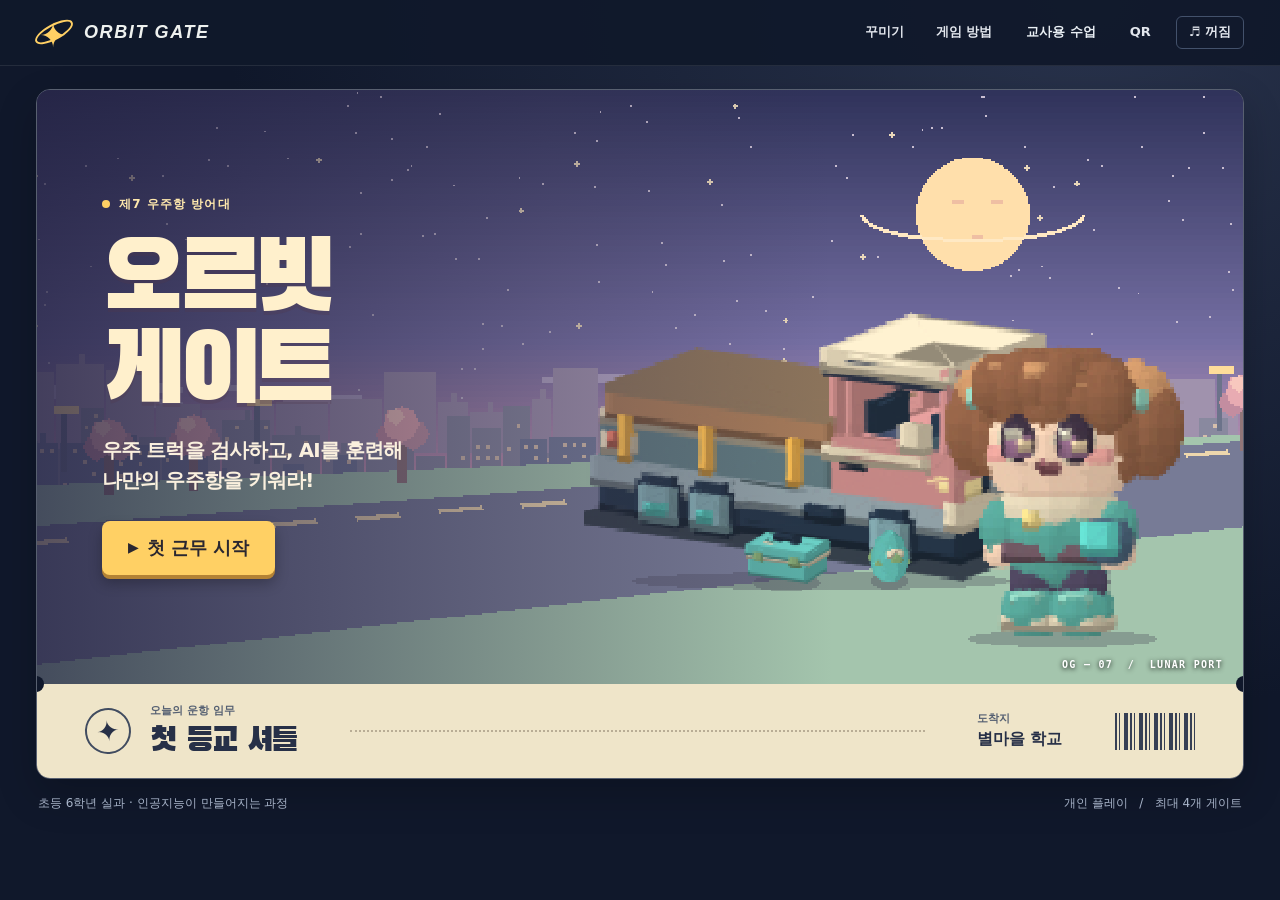
==== commit f65303c4: "Build a sprite-stacked spaceport with hands-on cargo handling, evidence and trainable fleet defenses" ====
--- a/index.html
+++ b/index.html
@@ -16,7 +16,7 @@
     <link rel="stylesheet" href="style.css" />
     <link rel="stylesheet" href="extra.css" />
     <link rel="stylesheet" href="race.css" />
-    <link rel="stylesheet" href="patrol.css?v=12" />
+    <link rel="stylesheet" href="patrol.css?v=31" />
   </head>
   <body>
     <header>
@@ -29,7 +29,8 @@
           <span class="orbitMark" aria-hidden="true">✦</span><b>ORBIT GATE</b>
         </button>
         <nav>
-          <button data-act="help">게임 방법</button
+          <button data-act="wardrobe">꾸미기</button
+          ><button data-act="help">게임 방법</button
           ><a href="teacher.html" class="teachNav">교사용 수업</a
           ><button data-act="teacher">QR</button
           ><button
@@ -49,11 +50,15 @@
       <button class="close" data-act="close" aria-label="닫기">×</button>
     </dialog>
     <div id="toast" role="status"></div>
-    <script src="lesson.js?v=12" defer></script>
-    <script src="model.js?v=12" defer></script>
-    <script src="world.js?v=12" defer></script>
-    <script src="report.js?v=12" defer></script>
-    <script src="game.js?v=12" defer></script>
-    <script src="runner.js" defer></script>
+    <script src="cargo-profiles.js?v=31" defer></script>
+    <script src="cargo.js?v=31" defer></script>
+    <script src="lesson.js?v=31" defer></script>
+    <script src="model.js?v=31" defer></script>
+    <script src="world.js?v=31" defer></script>
+    <script src="report.js?v=31" defer></script>
+    <script src="game.js?v=31" defer></script>
+    <script src="workshop.js?v=31" defer></script>
+    <script src="traffic.js?v=31" defer></script>
+    <script src="runner.js?v=31" defer></script>
   </body>
 </html>
--- a/patrol.css
+++ b/patrol.css
@@ -576,3 +576,420 @@
 .fieldShell kbd {
   font-family: ui-monospace, monospace;
 }
+
+.waypoint,
+.mapPin {
+  left: 0;
+  top: 0;
+  will-change: transform;
+  transition: none;
+}
+orbit-specimen {
+  display: block;
+  min-width: 0;
+  position: relative;
+}
+orbit-specimen canvas {
+  display: block;
+  width: 100%;
+  aspect-ratio: 1;
+  height: auto;
+  max-width: 100%;
+  margin-inline: auto;
+}
+orbit-specimen[interactive] canvas {
+  cursor: grab;
+  touch-action: none;
+  max-width: 260px;
+}
+orbit-specimen[interactive] canvas:active {
+  cursor: grabbing;
+}
+.spinTools {
+  display: flex;
+  justify-content: center;
+  gap: 4px;
+  margin: 0 0 5px;
+}
+.spinTools button {
+  font: 700 16px system-ui;
+  line-height: 1;
+  width: 32px;
+  height: 28px;
+  padding: 0;
+  border: 1px solid #8ca4a8;
+  border-radius: 6px;
+  background: #f4eedc;
+  color: #243b45;
+}
+.specimenRack figure,
+.sampleWell,
+.dressMirror {
+  background: radial-gradient(
+    ellipse at 50% 78%,
+    #c9bd9d 0,
+    #ebdfc1 30%,
+    #f5ecd5 80%
+  );
+  border-radius: 10px;
+}
+.specimenRack figure {
+  padding: 3px 6px 8px;
+  flex: 1;
+  min-width: 0;
+}
+.specimenRack figcaption {
+  margin: 0;
+  color: #344450;
+}
+.scanBench,
+.dressRoom {
+  display: grid;
+  grid-template-columns: minmax(0, 0.9fr) minmax(0, 1.1fr);
+  gap: 15px;
+  align-items: center;
+}
+.sampleWell {
+  text-align: center;
+  padding: 5px 6px;
+  color: #385466;
+}
+.sampleWell small {
+  display: block;
+  margin: 4px 0 7px;
+}
+.classKeys,
+.atlasForms,
+.dressOptions fieldset {
+  display: flex;
+  gap: 5px;
+  flex-wrap: wrap;
+}
+.classKeys button,
+.dressOptions button,
+.atlasForms button {
+  padding: 6px 9px;
+  min-height: 32px;
+}
+.sampleFeedback {
+  display: block;
+  min-height: 32px;
+  margin: 9px 0;
+}
+.experiment {
+  margin: 14px 0 0;
+  padding-top: 10px;
+  border-top: 1px solid #96a3a1;
+}
+.experiment h3,
+.scanBench h3 {
+  margin: 4px 0 8px;
+}
+.scanResult,
+.documentSheet,
+.benchEntry {
+  padding: 11px;
+  background: #dae8dc;
+  color: #203c3b;
+  border-radius: 8px;
+  margin: 10px 0;
+}
+.scanErrors,
+.atlasShelf {
+  display: grid;
+  grid-template-columns: repeat(3, 1fr);
+  gap: 7px;
+}
+.scanErrors figure,
+.atlasShelf figure {
+  margin: 0;
+  text-align: center;
+  background: #fff6df;
+  border: 1px solid #c3baa4;
+  border-radius: 8px;
+  color: #283b47;
+}
+.atlasShelf figure small {
+  display: block;
+  font-size: 11px;
+}
+.atlasShelf orbit-specimen canvas,
+.scanErrors canvas {
+  height: 92px;
+  width: 92px;
+}
+.atlasForms {
+  margin-bottom: 9px;
+}
+.dressOptions fieldset {
+  border: 0;
+  padding: 0;
+  margin: 5px 0 10px;
+}
+.dressOptions legend {
+  font-weight: 800;
+  margin: 0 0 5px;
+}
+.dressMirror {
+  background: radial-gradient(
+    ellipse at 50% 84%,
+    #a3a3be,
+    #d6cbdc 30%,
+    #ebe2eb 65%
+  );
+}
+.benchEntry {
+  display: flex;
+  justify-content: space-between;
+  align-items: center;
+  gap: 8px;
+}
+.lessonCards orbit-specimen {
+  width: clamp(72px, 14vw, 185px);
+}
+.documentSheet .markedFace {
+  width: 92px;
+}
+.documentSheet .markedFace img {
+  width: 90px;
+}
+.portWorld canvas:active {
+  cursor: grabbing;
+}
+.portWorld.aiming canvas {
+  cursor: crosshair;
+}
+.fieldHead > div:last-child {
+  display: flex;
+  gap: 4px;
+  flex-wrap: wrap;
+}
+.caseRegistry {
+  margin-block: 8px;
+}
+.caseRegistry li {
+  font-size: 13px;
+}
+.fieldActions,
+.taskBox {
+  max-width: 90%;
+}
+@media (max-width: 550px) {
+  .scanBench,
+  .dressRoom {
+    grid-template-columns: 1fr;
+  }
+  .sampleWell canvas,
+  .dressMirror canvas {
+    max-width: 146px !important;
+  }
+  .atlasShelf orbit-specimen canvas {
+    width: 65px;
+    height: 65px;
+  }
+  .specimenRack .spinTools button {
+    width: 22px;
+  }
+  .fieldHead button {
+    padding: 4px;
+  }
+  .classKeys button,
+  .dressOptions button {
+    font-size: 12px;
+  }
+}
+
+.onDuty .headin nav > :not(.audio) {
+  display: none;
+}
+.onDuty .wordmark {
+  pointer-events: none;
+}
+dialog.instrumentPanel {
+  width: min(980px, 95vw);
+  max-width: 95vw;
+}
+dialog.instrumentPanel .console,
+dialog .pagePaper {
+  width: auto;
+  margin: 0;
+  background: transparent;
+}
+dialog.instrumentPanel .labMain {
+  color: #263347;
+}
+.receiptDesk {
+  max-width: 640px;
+  margin: 10vh auto;
+  padding: 32px;
+  background: #f2ead6;
+  color: #223746;
+  border-radius: 12px;
+}
+.receiptDesk form,
+.teacherReceipt {
+  text-align: center;
+}
+.receiptDesk input {
+  max-width: 150px;
+  width: 9em;
+  padding: 9px;
+}
+.teacherReceipt a {
+  color: #d4e8da;
+}
+.briefGroup {
+  background: #dcebdc;
+  border-left: 4px solid #49a397;
+  color: #24383a;
+  padding: 10px 13px;
+  border-radius: 6px;
+}
+.briefGroup h3,
+.briefGroup p {
+  margin: 5px 0;
+}
+.yardMap {
+  height: 250px;
+  position: relative;
+  overflow: hidden;
+  border: 1px solid #658495;
+  background: repeating-linear-gradient(
+    90deg,
+    #24394a,
+    #24394a 24px,
+    #314954 25px
+  );
+  border-radius: 10px;
+}
+.yardMap span,
+.yardMap i {
+  position: absolute;
+  white-space: nowrap;
+  transform: translate(-50%, -100%);
+  background: #193141;
+  color: #d6f7eb;
+  border: 1px solid #73afaa;
+  border-radius: 4px;
+  padding: 2px 4px;
+  font-size: 11px;
+}
+.yardMap i {
+  background: #764623;
+  color: #fff0b0;
+}
+.mapRoad {
+  position: absolute;
+  top: 13%;
+  width: 100%;
+  height: 25%;
+  background: #566578;
+  color: #e7d9b1;
+  padding: 4px 8px;
+}
+.fieldHead > small {
+  color: #c2d2d9;
+}
+.fieldHead > div:first-child {
+  display: grid;
+}
+.specimenRack {
+  align-items: start;
+}
+.instrumentPanel .laneScore {
+  color: #142539;
+}
+.onDuty .fieldFoot button {
+  font-size: 12px;
+}
+.teacherReceipt {
+  margin: 12px auto 20px;
+}
+.lessonCards orbit-specimen {
+  margin: auto;
+}
+
+.hero,
+.lessonHeroArt {
+  background-image: url("assets/pixel-port.webp");
+  image-rendering: pixelated;
+}
+.portWorld#world {
+  background-image: url("assets/pixel-sky.webp");
+  image-rendering: pixelated;
+}
+.portWorld > canvas,
+orbit-specimen canvas {
+  image-rendering: pixelated;
+}
+.hero:before {
+  background: linear-gradient(90deg, #222140bc, #3530494a 43%, transparent 66%);
+}
+.fieldShell,
+.lessonSlide {
+  border-radius: 8px;
+}
+.waypoint,
+.mapPin {
+  border-radius: 3px;
+}
+.fieldHead,
+.fieldFoot {
+  color: #ece7f5;
+}
+.sampleWell canvas:focus,
+.dressMirror canvas:focus {
+  outline: 2px solid #cc9560;
+}
+.markedFace orbit-specimen {
+  display: block;
+  min-width: 72px;
+  min-height: 72px;
+  aspect-ratio: 1;
+}
+.markedFace orbit-specimen canvas {
+  background: linear-gradient(#c8ced9, #f2e8d3);
+}
+.onDuty .portWorld.aiming canvas {
+  cursor: crosshair;
+}
+.mapPin.cargoPin {
+  font-size: 10px;
+  padding: 1px 3px;
+  margin-top: -9px;
+  background: #15372ee0;
+  border-color: #8fc5a3;
+  pointer-events: none;
+}
+.benchEntry {
+  gap: 12px;
+}
+.fieldMapHelp {
+  font-size: 12px;
+}
+@media (max-width: 700px) {
+  .hero {
+    background-position: 67% 50%;
+  }
+  .hero:before {
+    background: linear-gradient(90deg, #172035dc, transparent 87%);
+  }
+}
+
+.rosterFace {
+  display: inline-block;
+  width: 48px;
+  height: 48px;
+  vertical-align: middle;
+}
+.rosterFace canvas {
+  width: 100%;
+  height: 100%;
+}
+.traveller .rosterFace {
+  width: 100%;
+  height: 100%;
+}
+.introCargo orbit-specimen {
+  width: 40%;
+}
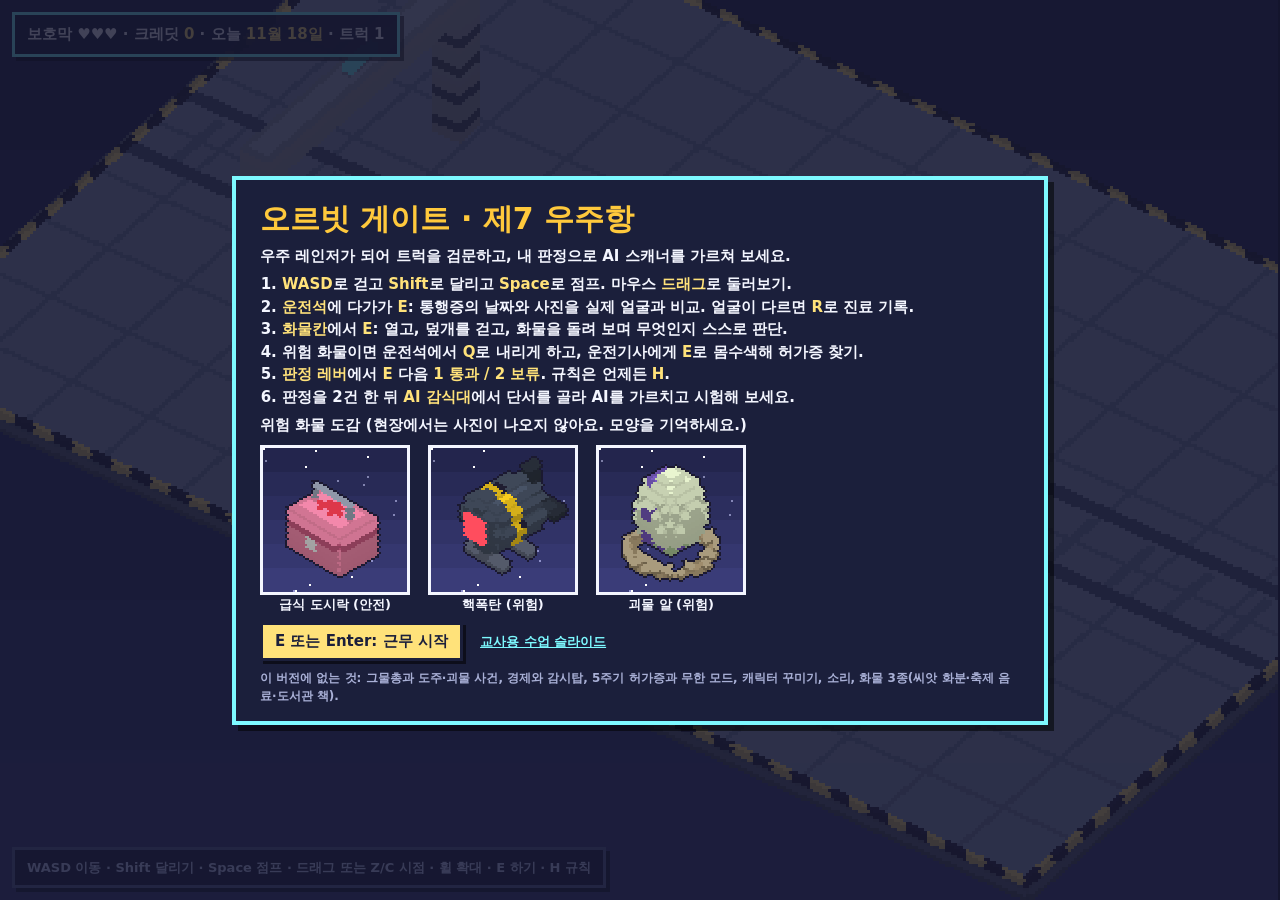
==== commit 1db69ec6: "Replace the academy with the Orbit Gate game Root of main is now exactly the Orbit Gate build: index" ====
--- a/index.html
+++ b/index.html
@@ -2,63 +2,83 @@
 <html lang="ko">
   <head>
     <meta charset="utf-8" />
-    <meta
-      name="viewport"
-      content="width=device-width,initial-scale=1,viewport-fit=cover"
-    />
-    <meta name="theme-color" content="#111b33" />
-    <meta
-      name="description"
-      content="외계인 우주항에서 통행증과 화물을 검사하고 직접 가르친 AI로 학교행 셔틀을 지키는 6학년 실과 게임."
-    />
-    <title>오르빗 게이트 · 제7 우주항</title>
-    <link rel="icon" href="assets/face-0.webp" />
-    <link rel="stylesheet" href="style.css" />
-    <link rel="stylesheet" href="extra.css" />
-    <link rel="stylesheet" href="race.css" />
-    <link rel="stylesheet" href="patrol.css?v=31" />
+    <meta name="viewport" content="width=device-width,initial-scale=1" />
+    <link rel="icon" href="data:," />
+    <title>오르빗 게이트 · 검문 한 바퀴</title>
+    <style>
+      html, body { margin: 0; height: 100%; background: #14162e; overflow: hidden; }
+      body { font: 600 15px/1.5 "Noto Sans KR", "Apple SD Gothic Neo", system-ui, sans-serif; color: #f4f6ff; user-select: none; }
+      #c { display: block; image-rendering: pixelated; touch-action: none; outline: none; }
+      .box { position: fixed; background: #1b1f3bee; border: 3px solid #7df9ff; box-shadow: 4px 4px 0 #0008; padding: 8px 12px; }
+      #hud { left: 12px; top: 12px; }
+      #help { left: 12px; bottom: 12px; font-size: 13px; border-color: #5b6399; color: #c9d2ff; }
+      #prompt { left: 50%; bottom: 70px; transform: translateX(-50%); font-size: 18px; border-color: #ffc93c; }
+      #panel { left: 50%; top: 50%; transform: translate(-50%, -50%); min-width: 380px; max-width: 560px; font-size: 16px; }
+      #panel h2 { margin: 0 0 6px; font-size: 20px; color: #ffc93c; }
+      #panel .faces { display: flex; gap: 18px; margin: 8px 0; text-align: center; font-size: 13px; }
+      #panel canvas { width: 144px; height: 144px; image-rendering: pixelated; border: 3px solid #f4f6ff; display: block; }
+      #panel .keys { margin-top: 8px; color: #7df9ff; font-size: 14px; }
+      #panel ul { margin: 4px 0; padding-left: 20px; }
+      #toast { left: 50%; top: 60px; transform: translateX(-50%); font-size: 18px; text-align: center; }
+      #toast.ok { border-color: #5fe08a; } #toast.bad { border-color: #ff4d5e; }
+      #bench { right: 12px; top: 12px; font: 12px/1.4 ui-monospace, monospace; white-space: pre; border-color: #5b6399; }
+      button { font: inherit; color: #1b1f3b; background: #ffe27a; border: 3px solid #1b1f3b; box-shadow: 3px 3px 0 #0008; padding: 5px 12px; cursor: pointer; }
+      button.on { background: #5fe08a; } button:disabled { background: #8a90b0; cursor: default; }
+      .btns { display: flex; flex-wrap: wrap; gap: 8px; margin: 10px 0 4px; }
+      pre { font: 500 14px/1.5 inherit; background: #101330; padding: 8px; margin: 6px 0 0; max-height: 190px; overflow: auto; white-space: pre-wrap; }
+      input { font: inherit; padding: 5px 8px; border: 3px solid #7df9ff; background: #101330; color: #fff; width: 220px; }
+      #qr { inset: 0; display: flex; align-items: center; justify-content: center; background: #14162ef2; border: 0; text-align: center; }
+      #qr img { width: min(56vh, 460px); image-rendering: pixelated; background: #fff; padding: 14px; display: block; margin: 8px auto; }
+      #qr h1 { margin: 0; color: #ffc93c; } #qrurl { font-size: 22px; color: #7df9ff; margin: 6px 0 12px; }
+      #start { inset: 0; display: flex; align-items: center; justify-content: center; background: #14162ecc; border: 0; box-shadow: none; }
+      #start > div { background: #1b1f3b; border: 4px solid #7df9ff; box-shadow: 6px 6px 0 #0008; padding: 16px 24px; max-width: 760px; }
+      #start h1 { margin: 0 0 4px; font-size: 30px; color: #ffc93c; }
+      #start ol { margin: 6px 0; padding-left: 22px; }
+      #guide { display: flex; gap: 18px; margin: 8px 0; } #guide figure { margin: 0; text-align: center; font-size: 13px; }
+      #guide canvas { width: 144px; height: 144px; image-rendering: pixelated; border: 3px solid #f4f6ff; display: block; }
+      #notyet { font-size: 12px; color: #a9b0d6; margin-top: 8px; }
+      #hud button { margin-left: 10px; padding: 1px 8px; font-size: 13px; }
+      #sheet { display: none; }
+      @media print { body > * { display: none !important; } #sheet { display: block !important; width: 100%; } }
+      [hidden] { display: none !important; }
+      b { color: #ffe27a; }
+    </style>
   </head>
   <body>
-    <header>
-      <div class="headin">
-        <button
-          class="wordmark"
-          data-act="home"
-          aria-label="오르빗 게이트 시작 화면"
-        >
-          <span class="orbitMark" aria-hidden="true">✦</span><b>ORBIT GATE</b>
-        </button>
-        <nav>
-          <button data-act="wardrobe">꾸미기</button
-          ><button data-act="help">게임 방법</button
-          ><a href="teacher.html" class="teachNav">교사용 수업</a
-          ><button data-act="teacher">QR</button
-          ><button
-            class="audio"
-            data-act="sound"
-            aria-label="효과음 켜기"
-            aria-pressed="false"
-          >
-            ♬ <span>꺼짐</span>
-          </button>
-        </nav>
+    <canvas id="c" tabindex="0"></canvas>
+    <div id="hud" class="box"></div>
+    <img id="sheet" alt="결과표" />
+    <div id="help" class="box">WASD 이동 · Shift 달리기 · Space 점프 · 드래그 또는 Z/C 시점 · 휠 확대 · E 하기 · H 규칙</div>
+    <div id="prompt" class="box" hidden></div>
+    <div id="panel" class="box" hidden></div>
+    <div id="toast" class="box" hidden></div>
+    <div id="bench" class="box" hidden></div>
+    <div id="start" class="box">
+      <div>
+        <h1>오르빗 게이트 · 제7 우주항</h1>
+        우주 레인저가 되어 트럭을 검문하고, 내 판정으로 AI 스캐너를 가르쳐 보세요.
+        <ol>
+          <li><b>WASD</b>로 걷고 <b>Shift</b>로 달리고 <b>Space</b>로 점프. 마우스 <b>드래그</b>로 둘러보기.</li>
+          <li><b>운전석</b>에 다가가 <b>E</b>: 통행증의 날짜와 사진을 실제 얼굴과 비교. 얼굴이 다르면 <b>R</b>로 진료 기록.</li>
+          <li><b>화물칸</b>에서 <b>E</b>: 열고, 덮개를 걷고, 화물을 돌려 보며 무엇인지 스스로 판단.</li>
+          <li>위험 화물이면 운전석에서 <b>Q</b>로 내리게 하고, 운전기사에게 <b>E</b>로 몸수색해 허가증 찾기.</li>
+          <li><b>판정 레버</b>에서 <b>E</b> 다음 <b>1 통과 / 2 보류</b>. 규칙은 언제든 <b>H</b>.</li>
+          <li>판정을 2건 한 뒤 <b>AI 감식대</b>에서 단서를 골라 AI를 가르치고 시험해 보세요.</li>
+        </ol>
+        위험 화물 도감 (현장에서는 사진이 나오지 않아요. 모양을 기억하세요.)
+        <div id="guide"></div>
+        <button data-do="start">E 또는 Enter: 근무 시작</button> <a href="teacher.html" style="color:#7df9ff;font-size:13px;margin-left:12px">교사용 수업 슬라이드</a>
+        <div id="notyet"></div>
       </div>
-    </header>
-    <main id="app"></main>
-    <dialog id="dialog">
-      <div id="dialogBody"></div>
-      <button class="close" data-act="close" aria-label="닫기">×</button>
-    </dialog>
-    <div id="toast" role="status"></div>
-    <script src="cargo-profiles.js?v=31" defer></script>
-    <script src="cargo.js?v=31" defer></script>
-    <script src="lesson.js?v=31" defer></script>
-    <script src="model.js?v=31" defer></script>
-    <script src="world.js?v=31" defer></script>
-    <script src="report.js?v=31" defer></script>
-    <script src="game.js?v=31" defer></script>
-    <script src="workshop.js?v=31" defer></script>
-    <script src="traffic.js?v=31" defer></script>
-    <script src="runner.js?v=31" defer></script>
+    </div>
+    <div id="qr" class="box" hidden>
+      <div>
+        <h1>학생 입장 QR</h1>
+        <img src="join.png" alt="학생 입장 QR" onerror="this.remove()" />
+        <div id="qrurl"></div>
+        <button data-do="qrclose">닫고 게임 보기</button> <a href="teacher.html" style="color:#7df9ff;font-size:14px;margin-left:12px">교사용 수업 슬라이드</a>
+      </div>
+    </div>
+    <script type="module" src="glue.js"></script>
   </body>
 </html>
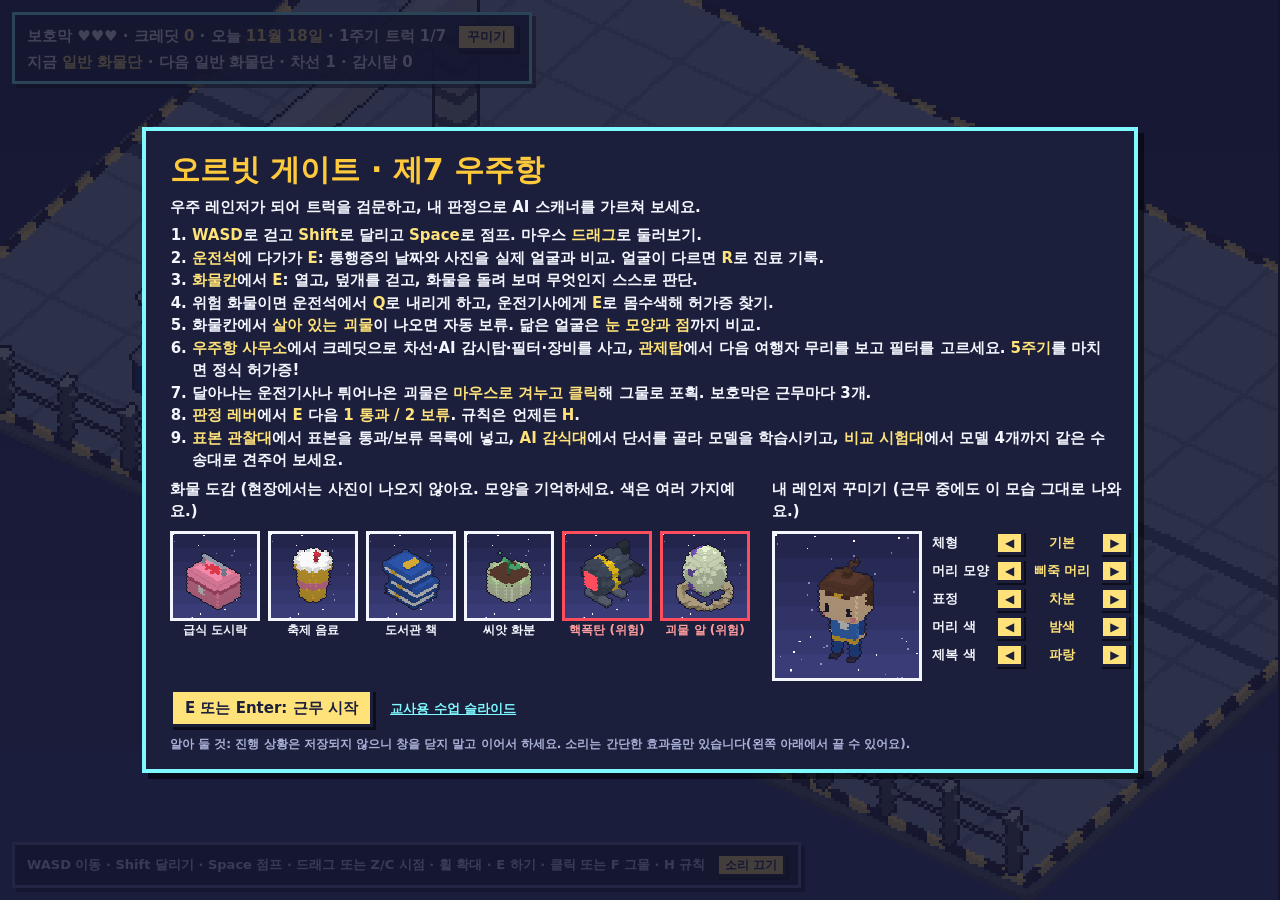
==== commit f59cc355: "Orbit Gate: economy and towers, five cycles, permit, infinite mode, condo, code-made sounds Publishe" ====
--- a/index.html
+++ b/index.html
@@ -4,23 +4,31 @@
     <meta charset="utf-8" />
     <meta name="viewport" content="width=device-width,initial-scale=1" />
     <link rel="icon" href="data:," />
-    <title>오르빗 게이트 · 검문 한 바퀴</title>
+    <title>오르빗 게이트 · 제7 우주항</title>
     <style>
       html, body { margin: 0; height: 100%; background: #14162e; overflow: hidden; }
       body { font: 600 15px/1.5 "Noto Sans KR", "Apple SD Gothic Neo", system-ui, sans-serif; color: #f4f6ff; user-select: none; }
-      #c { display: block; image-rendering: pixelated; touch-action: none; outline: none; }
+      #c { display: block; image-rendering: pixelated; touch-action: none; outline: none; cursor: crosshair; }
       .box { position: fixed; background: #1b1f3bee; border: 3px solid #7df9ff; box-shadow: 4px 4px 0 #0008; padding: 8px 12px; }
       #hud { left: 12px; top: 12px; }
       #help { left: 12px; bottom: 12px; font-size: 13px; border-color: #5b6399; color: #c9d2ff; }
       #prompt { left: 50%; bottom: 70px; transform: translateX(-50%); font-size: 18px; border-color: #ffc93c; }
       #panel { left: 50%; top: 50%; transform: translate(-50%, -50%); min-width: 380px; max-width: 560px; font-size: 16px; }
       #panel h2 { margin: 0 0 6px; font-size: 20px; color: #ffc93c; }
+      #panel.doc { max-width: 780px; max-height: 88vh; overflow: auto; font-size: 14px; }
+      #panel.doc p { margin: 5px 0; } #panel.doc .btns { margin: 6px 0; gap: 6px; } #panel.doc button { padding: 3px 9px; }
+      #panel.side { left: 14px; top: 64px; transform: none; max-width: 380px; }
+      table { border-collapse: collapse; margin: 6px 0; font-size: 13px; } td { border: 2px solid #3a4170; padding: 2px 7px; }
+      tr:first-child td { color: #7df9ff; }
       #panel .faces { display: flex; gap: 18px; margin: 8px 0; text-align: center; font-size: 13px; }
       #panel canvas { width: 144px; height: 144px; image-rendering: pixelated; border: 3px solid #f4f6ff; display: block; }
       #panel .keys { margin-top: 8px; color: #7df9ff; font-size: 14px; }
       #panel ul { margin: 4px 0; padding-left: 20px; }
       #toast { left: 50%; top: 60px; transform: translateX(-50%); font-size: 18px; text-align: center; }
       #toast.ok { border-color: #5fe08a; } #toast.bad { border-color: #ff4d5e; }
+      #event { left: 50%; top: 150px; transform: translateX(-50%); font-size: 17px; text-align: center; }
+      #event.ok { border-color: #5fe08a; } #event.bad { border-color: #ff4d5e; } #event.warn { border-color: #ffc93c; }
+      .bribe { color: #ffb3c7; margin: 6px 0; }
       #bench { right: 12px; top: 12px; font: 12px/1.4 ui-monospace, monospace; white-space: pre; border-color: #5b6399; }
       button { font: inherit; color: #1b1f3b; background: #ffe27a; border: 3px solid #1b1f3b; box-shadow: 3px 3px 0 #0008; padding: 5px 12px; cursor: pointer; }
       button.on { background: #5fe08a; } button:disabled { background: #8a90b0; cursor: default; }
@@ -31,11 +39,18 @@
       #qr img { width: min(56vh, 460px); image-rendering: pixelated; background: #fff; padding: 14px; display: block; margin: 8px auto; }
       #qr h1 { margin: 0; color: #ffc93c; } #qrurl { font-size: 22px; color: #7df9ff; margin: 6px 0 12px; }
       #start { inset: 0; display: flex; align-items: center; justify-content: center; background: #14162ecc; border: 0; box-shadow: none; }
-      #start > div { background: #1b1f3b; border: 4px solid #7df9ff; box-shadow: 6px 6px 0 #0008; padding: 16px 24px; max-width: 760px; }
+      #start > div { background: #1b1f3b; border: 4px solid #7df9ff; box-shadow: 6px 6px 0 #0008; padding: 16px 24px; max-width: 940px; }
       #start h1 { margin: 0 0 4px; font-size: 30px; color: #ffc93c; }
       #start ol { margin: 6px 0; padding-left: 22px; }
-      #guide { display: flex; gap: 18px; margin: 8px 0; } #guide figure { margin: 0; text-align: center; font-size: 13px; }
-      #guide canvas { width: 144px; height: 144px; image-rendering: pixelated; border: 3px solid #f4f6ff; display: block; }
+      #guide { display: flex; gap: 8px; margin: 8px 0; } #guide figure { margin: 0; text-align: center; font-size: 12px; }
+      #guide canvas { width: 84px; height: 84px; image-rendering: pixelated; border: 3px solid #f4f6ff; display: block; }
+      #guide .haz canvas { border-color: #ff4d5e; } #guide .haz figcaption { color: #ff9e9e; }
+      #lookbox { right: 12px; top: 60px; }
+      #start .cols { display: flex; gap: 22px; }
+      #look { display: flex; gap: 10px; margin: 8px 0; }
+      #lookpic { width: 144px; height: 144px; image-rendering: pixelated; border: 3px solid #f4f6ff; display: block; }
+      #lookopts { font-size: 13px; } #lookopts div { display: flex; align-items: center; gap: 5px; margin-bottom: 4px; white-space: nowrap; }
+      #lookopts span { width: 58px; } #lookopts b { width: 66px; text-align: center; } #lookopts button { padding: 0 7px; font-size: 12px; box-shadow: 2px 2px 0 #0008; }
       #notyet { font-size: 12px; color: #a9b0d6; margin-top: 8px; }
       #hud button { margin-left: 10px; padding: 1px 8px; font-size: 13px; }
       #sheet { display: none; }
@@ -48,10 +63,11 @@
     <canvas id="c" tabindex="0"></canvas>
     <div id="hud" class="box"></div>
     <img id="sheet" alt="결과표" />
-    <div id="help" class="box">WASD 이동 · Shift 달리기 · Space 점프 · 드래그 또는 Z/C 시점 · 휠 확대 · E 하기 · H 규칙</div>
+    <div id="help" class="box">WASD 이동 · Shift 달리기 · Space 점프 · 드래그 또는 Z/C 시점 · 휠 확대 · E 하기 · 클릭 또는 F 그물 · H 규칙 <button data-do="mute" style="padding:0 6px;font-size:12px;margin-left:6px">소리 끄기</button></div>
     <div id="prompt" class="box" hidden></div>
     <div id="panel" class="box" hidden></div>
     <div id="toast" class="box" hidden></div>
+    <div id="event" class="box" hidden></div>
     <div id="bench" class="box" hidden></div>
     <div id="start" class="box">
       <div>
@@ -62,14 +78,30 @@
           <li><b>운전석</b>에 다가가 <b>E</b>: 통행증의 날짜와 사진을 실제 얼굴과 비교. 얼굴이 다르면 <b>R</b>로 진료 기록.</li>
           <li><b>화물칸</b>에서 <b>E</b>: 열고, 덮개를 걷고, 화물을 돌려 보며 무엇인지 스스로 판단.</li>
           <li>위험 화물이면 운전석에서 <b>Q</b>로 내리게 하고, 운전기사에게 <b>E</b>로 몸수색해 허가증 찾기.</li>
+          <li>화물칸에서 <b>살아 있는 괴물</b>이 나오면 자동 보류. 닮은 얼굴은 <b>눈 모양과 점</b>까지 비교.</li>
+          <li><b>우주항 사무소</b>에서 크레딧으로 차선·AI 감시탑·필터·장비를 사고, <b>관제탑</b>에서 다음 여행자 무리를 보고 필터를 고르세요. <b>5주기</b>를 마치면 정식 허가증!</li>
+          <li>달아나는 운전기사나 튀어나온 괴물은 <b>마우스로 겨누고 클릭</b>해 그물로 포획. 보호막은 근무마다 3개.</li>
           <li><b>판정 레버</b>에서 <b>E</b> 다음 <b>1 통과 / 2 보류</b>. 규칙은 언제든 <b>H</b>.</li>
-          <li>판정을 2건 한 뒤 <b>AI 감식대</b>에서 단서를 골라 AI를 가르치고 시험해 보세요.</li>
+          <li><b>표본 관찰대</b>에서 표본을 통과/보류 목록에 넣고, <b>AI 감식대</b>에서 단서를 골라 모델을 학습시키고, <b>비교 시험대</b>에서 모델 4개까지 같은 수송대로 견주어 보세요.</li>
         </ol>
-        위험 화물 도감 (현장에서는 사진이 나오지 않아요. 모양을 기억하세요.)
-        <div id="guide"></div>
+        <div class="cols">
+          <div>
+            화물 도감 (현장에서는 사진이 나오지 않아요. 모양을 기억하세요. 색은 여러 가지예요.)
+            <div id="guide"></div>
+          </div>
+          <div>
+            내 레인저 꾸미기 (근무 중에도 이 모습 그대로 나와요.)
+            <div id="lookslot"><div id="look"><canvas id="lookpic" width="96" height="96"></canvas><div id="lookopts"></div></div></div>
+          </div>
+        </div>
         <button data-do="start">E 또는 Enter: 근무 시작</button> <a href="teacher.html" style="color:#7df9ff;font-size:13px;margin-left:12px">교사용 수업 슬라이드</a>
         <div id="notyet"></div>
       </div>
+    </div>
+    <div id="lookbox" class="box" hidden>
+      내 레인저 꾸미기
+      <div id="lookslot2"></div>
+      <button data-do="lookclose">닫기</button>
     </div>
     <div id="qr" class="box" hidden>
       <div>
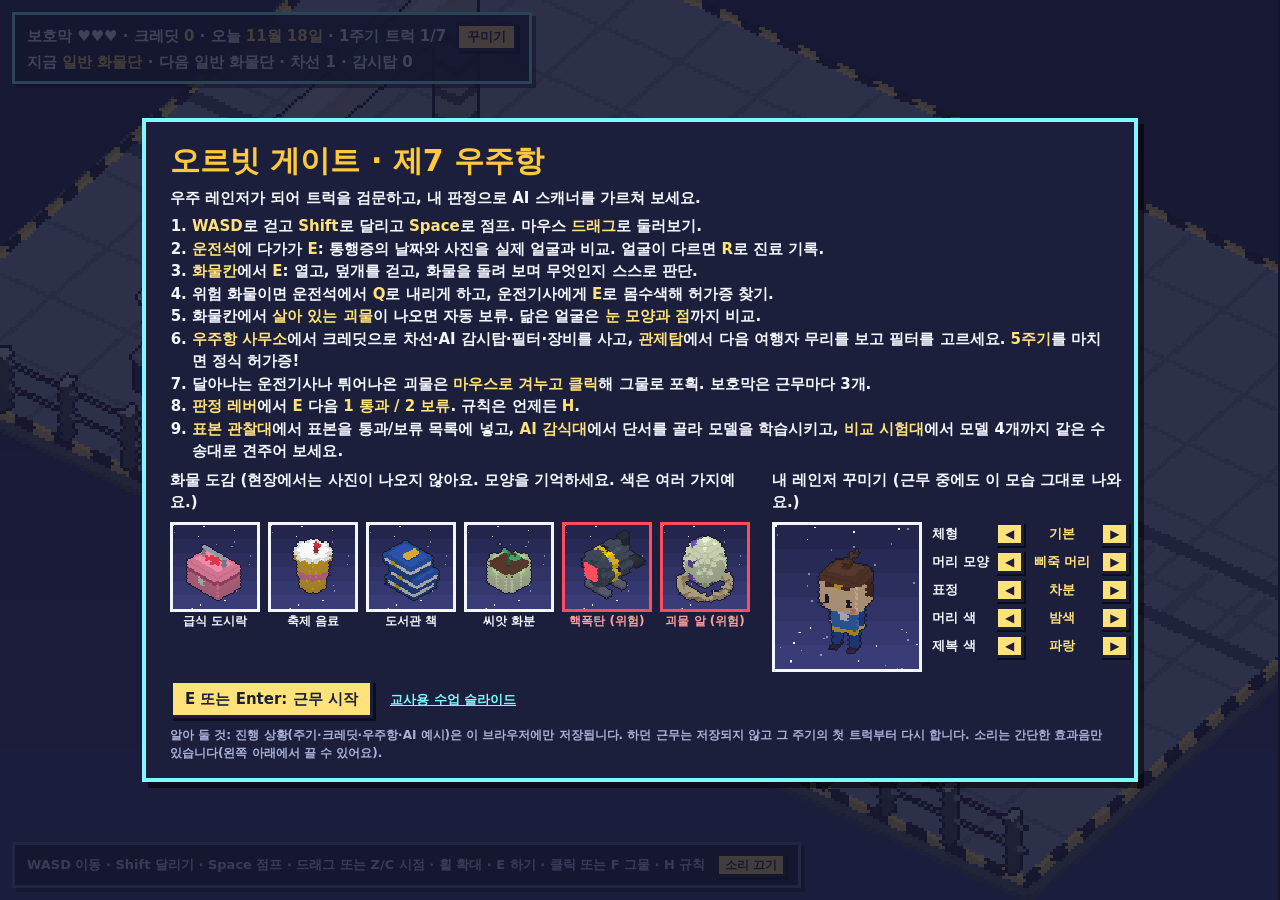
==== commit 49393095: "Orbit Gate: saved progress build Publishes the orbit-gate build from commit e998347 (built with tool" ====
--- a/index.html
+++ b/index.html
@@ -26,7 +26,7 @@
       #panel ul { margin: 4px 0; padding-left: 20px; }
       #toast { left: 50%; top: 60px; transform: translateX(-50%); font-size: 18px; text-align: center; }
       #toast.ok { border-color: #5fe08a; } #toast.bad { border-color: #ff4d5e; }
-      #event { left: 50%; top: 150px; transform: translateX(-50%); font-size: 17px; text-align: center; }
+      #event { left: 50%; bottom: 124px; transform: translateX(-50%); font-size: 17px; text-align: center; z-index: 2; }
       #event.ok { border-color: #5fe08a; } #event.bad { border-color: #ff4d5e; } #event.warn { border-color: #ffc93c; }
       .bribe { color: #ffb3c7; margin: 6px 0; }
       #bench { right: 12px; top: 12px; font: 12px/1.4 ui-monospace, monospace; white-space: pre; border-color: #5b6399; }
@@ -95,6 +95,7 @@
           </div>
         </div>
         <button data-do="start">E 또는 Enter: 근무 시작</button> <a href="teacher.html" style="color:#7df9ff;font-size:13px;margin-left:12px">교사용 수업 슬라이드</a>
+        <div id="resume" hidden style="margin-top:8px;color:#5fe08a">저장된 진행 상황을 불러왔습니다. <button data-do="fresh" style="padding:0 8px;font-size:12px">처음부터 새로 하기</button></div>
         <div id="notyet"></div>
       </div>
     </div>
